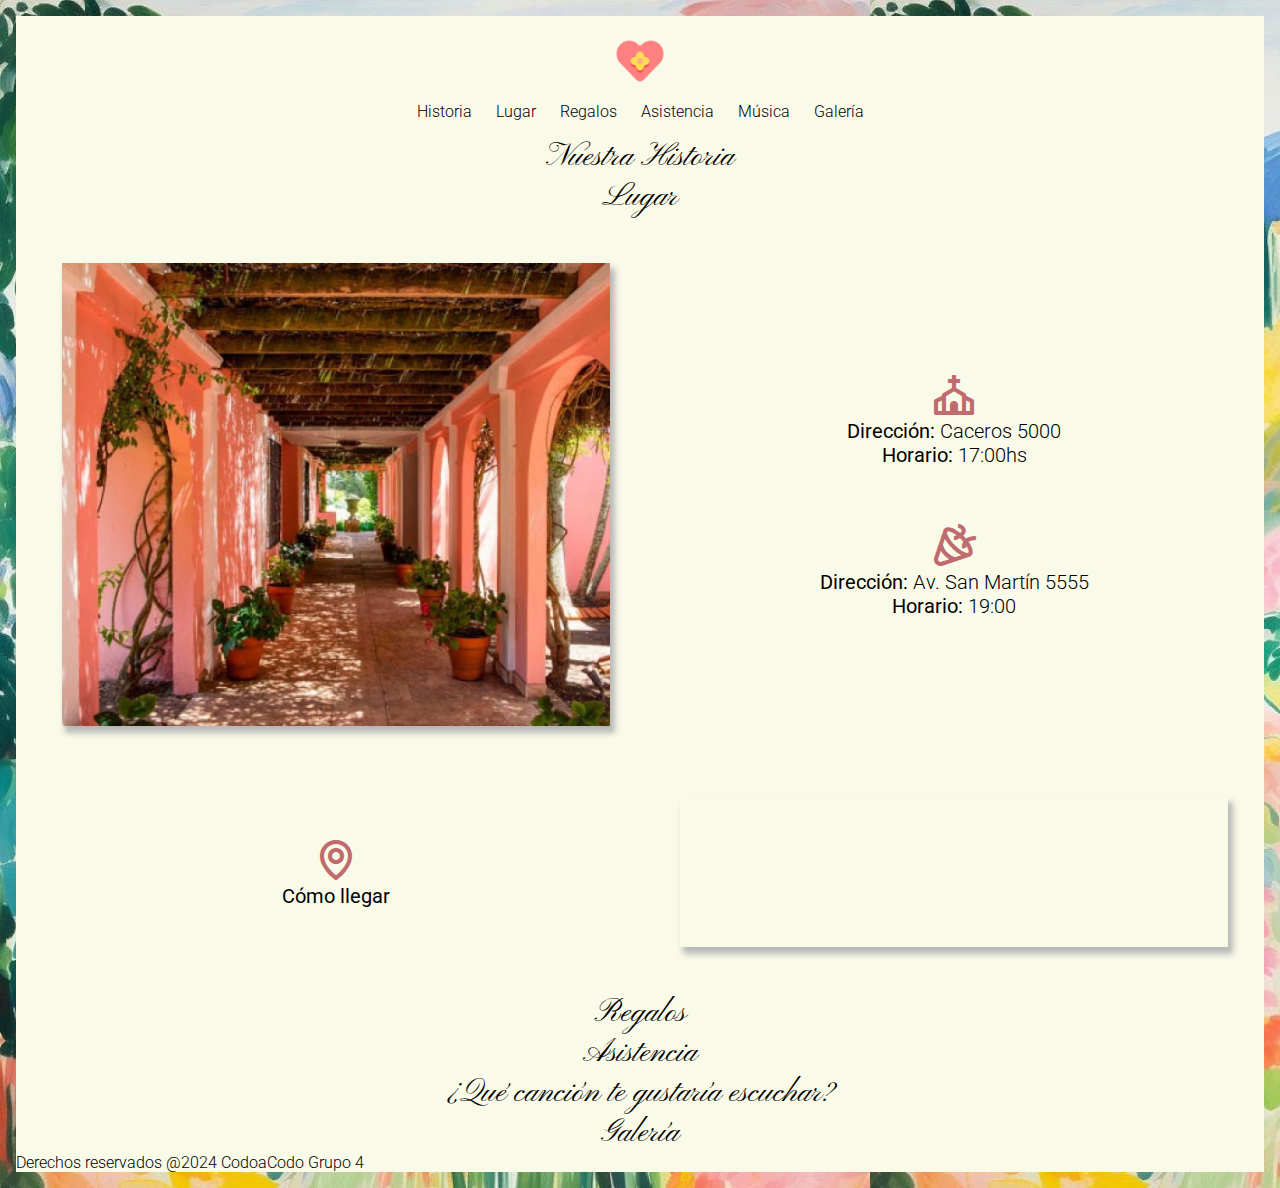
==== index.html @ ca1c8bfa "cambios en iconos y contenido lugar" ====
<!DOCTYPE html>
<html lang="es">
<head>
    <meta charset="UTF-8">
    <meta name="viewport" content="width=device-width, initial-scale=1.0">
    <link rel="stylesheet" href="./css/style.css">

    <link href='https://unpkg.com/boxicons@2.1.4/css/boxicons.min.css' rel='stylesheet'>
    <title>Invitacion</title>
</head>
<body>
    <header>
        <img src="./img/amor.png" alt="" class="logo">
        <ul class="Navbar">
            <li><a href="">Historia</a></li>
            <li><a href="">Lugar</a></li>
            <li><a href="">Regalos</a></li>
            <li><a href="">Asistencia</a></li>
            <li><a href="">Música</a></li>
            <li><a href="">Galería</a></li>
        </ul>
    </header>

    <main>
        <section>
            <h1>Nuestra Historia</h1>
            <div>

            </div>

        </section>

        <section>
            <h1>Lugar</h1>
                <div class="contenido-lugar">
                    <div>
                        <img src="img/image0 1.png" alt="foto del lugar de la fiesta">
                    </div>
    
                    <div>
                        <div>
                            <i class='bx bx-church bx-lg'></i>
                            <p></i><b>Dirección:</b> Caceros 5000</p>
                            <p><b>Horario:</b> 17:00hs</p>
                        </div>
                        <div>
                            <i class='bx bx-party bx-lg' ></i>
                            <p><b>Dirección:</b> Av. San Martín 5555</p>
                            <p><b>Horario:</b> 19:00</p>
                        </div>
                        
                    </div>
    
                    <div>
                        <i class='bx bx-map bx-lg' ></i>
                        <p><b>Cómo llegar</b></p>
                    </div>
                    <div>
                        <iframe class="mapa" src="https://www.google.com/maps/embed?pb=!1m18!1m12!1m3!1d107134.25572207307!2d-68.90756489731325!3d-32.952448504944165!2m3!1f0!2f0!3f0!3m2!1i1024!2i768!4f13.1!3m3!1m2!1s0x967e72b85971342b%3A0xbbbd1aeba7b67a88!2sLuna%20India!5e0!3m2!1ses-419!2sar!4v1712935383788!5m2!1ses-419!2sar" allowfullscreen="" loading="lazy" referrerpolicy="no-referrer-when-downgrade"></iframe>

                    </div>
                    

                </div>
           
                
        
            
        </section>

        <section>
            <h1>Regalos</h1>
        </section>

        <section>
            <h1>Asistencia</h1>
        </section>

        <section>
            <h1>¿Qué canción te gustaría escuchar?</h1>
        </section>

        <section>
            <h1>Galería</h1>
        </section>

    </main>

    <footer>
        
        <p>Derechos reservados @2024 CodoaCodo Grupo 4</p>

    </footer>




    <script src="./js/index.js"></script>
</body>
</html>
---- css/style.css ----
@import url('https://fonts.googleapis.com/css2?family=Pinyon+Script&display=swap');
@import url('https://fonts.googleapis.com/css2?family=Pinyon+Script&family=Roboto:ital,wght@0,100;0,300;0,400;0,500;0,700;0,900;1,100;1,300;1,400;1,500;1,700;1,900&display=swap');

* {
    margin: 0;
    padding: 0;
    box-sizing: border-box;
    --primer-color: #FAFAE9;
    --segundo-color: #ffff8c;
    --tercer-color: #C06C6E;
    --cuarto-color: #FFE3E0;     
}


body {
    background-image: url(../img/image2\ 1.png);
    margin:1rem;
    margin: 1rem;
    font-family: "Roboto", sans-serif;
    font-weight: 300;
}

header, footer, main {
    display: grid;
    background-color:var(--primer-color);
    
}
.logo {
    width: 50px; 
    height: auto;
    margin: 20px auto 0 auto; 
}

.Navbar {
    list-style-type: none;
    text-align: center;
    margin-top: 1rem;
    margin-bottom: 1rem;
}

.Navbar li {
    display: inline;
    margin: 0 10px; 
    font-family:"Roboto";
}
.Navbar li a {
    text-decoration: none;
    color: inherit;
    transition: color 0.3s; 
}
.Navbar li a:hover {
    color: var(--tercer-color);
    text-decoration: underline;
}
h1{
    font-family: "Pinyon Script", cursive;
    font-weight: 200;
    display: flex;
    justify-content: center;
}

i{
    color: var(--tercer-color) ;
}
/* Lugar */
.contenido-lugar{
    display: grid;
    grid-template-columns: repeat(2,50%);
    gap: 10px;
    padding: 1em;
}

.contenido-lugar img{
    width: 100%;
    box-shadow: 4px 6px 6px 1px rgba(184,184,184,1);
}

.contenido-lugar div {
    display: flex;
    flex-direction: column;
    justify-content: center;
    align-items: center;
    padding: 5%;
    font-size: 20px;
}


.mapa{
    width: 100%;
    border: 0;
    box-shadow: 4px 6px 6px 1px rgba(184,184,184,1);
}
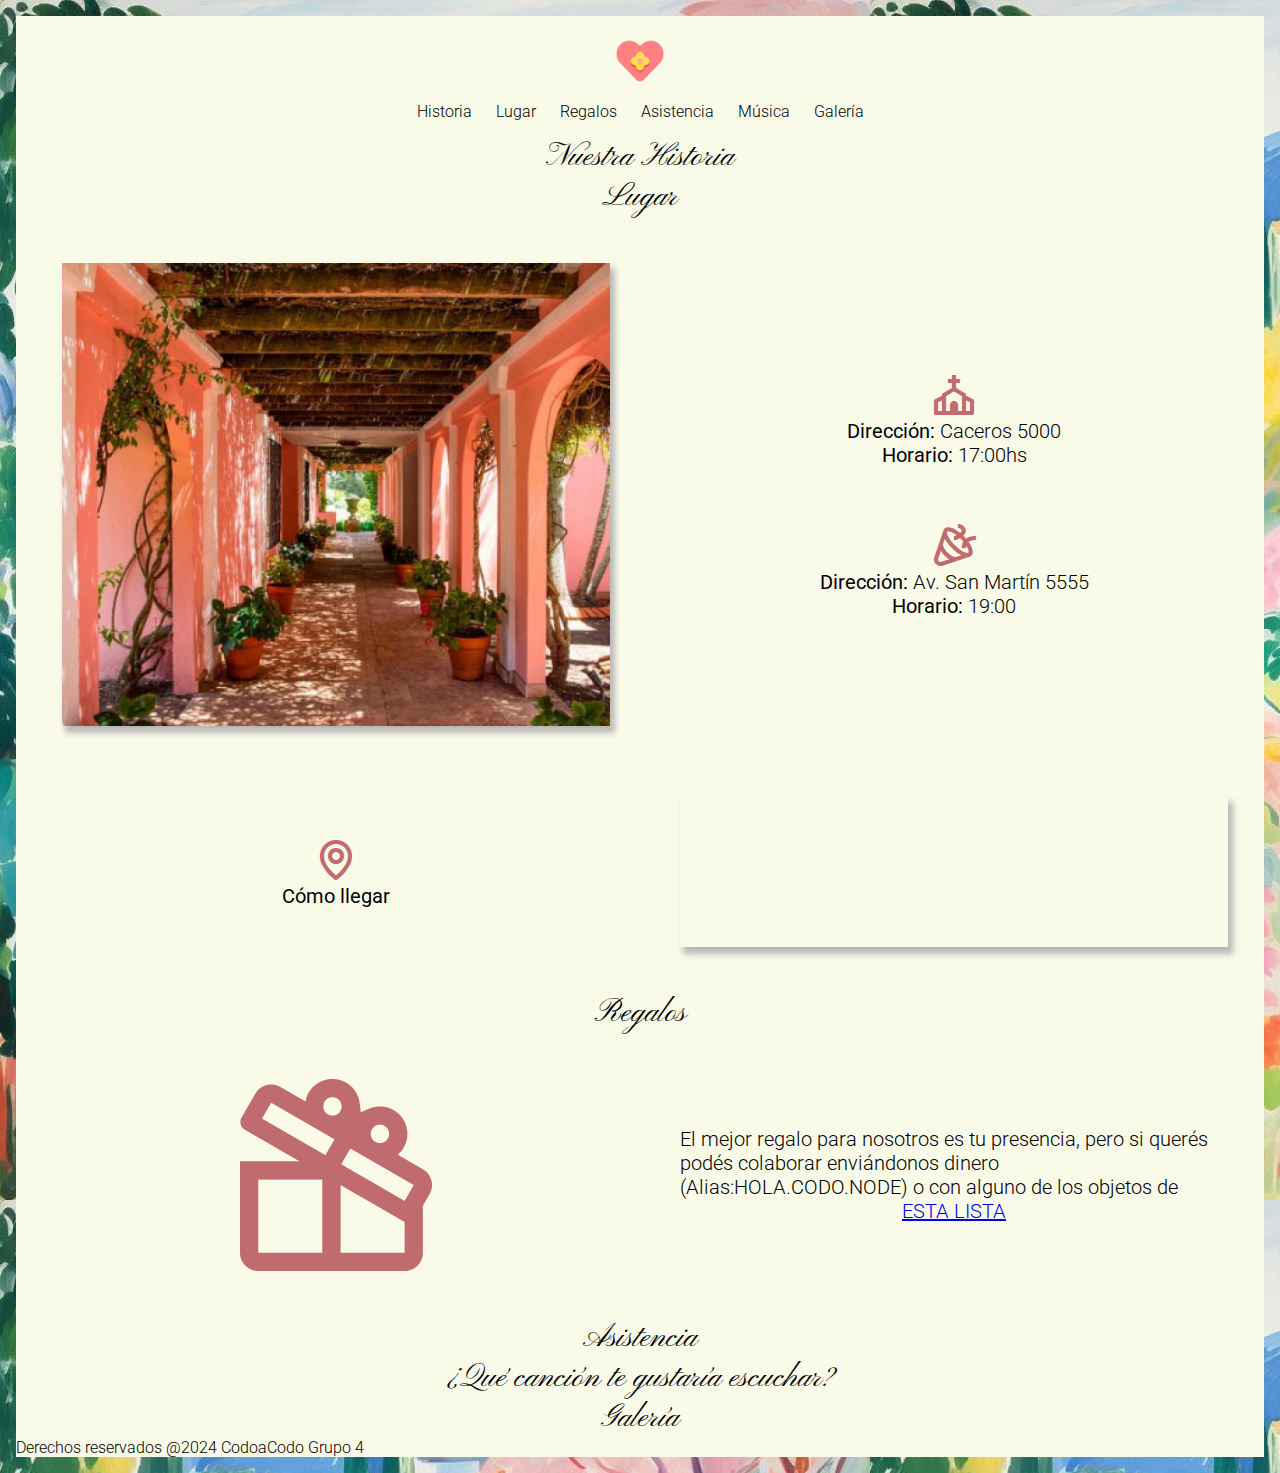
==== commit 7495caa9: "agrego sección regalos" ====
--- a/index.html
+++ b/index.html
@@ -32,7 +32,7 @@
 
         <section>
             <h1>Lugar</h1>
-                <div class="contenido-lugar">
+                <div class="contenido contenido-lugar">
                     <div>
                         <img src="img/image0 1.png" alt="foto del lugar de la fiesta">
                     </div>
@@ -61,15 +61,20 @@
                     </div>
                     
 
-                </div>
-           
-                
-        
-            
+                </div>            
         </section>
 
         <section>
             <h1>Regalos</h1>
+            <div class="contenido contenido-regalos">
+                <div>
+                    <img src="img/Vector.png" alt="regalo">
+                </div>
+                <div>
+                    <p>El mejor regalo para nosotros es tu presencia, pero si querés podés colaborar enviándonos dinero (Alias:HOLA.CODO.NODE) o con alguno de los objetos de</p><a href="#">ESTA LISTA</a>
+                </div>
+
+            </div>
         </section>
 
         <section>
--- a/css/style.css
+++ b/css/style.css
@@ -62,20 +62,15 @@
 i{
     color: var(--tercer-color) ;
 }
-/* Lugar */
-.contenido-lugar{
+/* general contenido lugar y regalos */
+.contenido {
     display: grid;
     grid-template-columns: repeat(2,50%);
     gap: 10px;
     padding: 1em;
 }
 
-.contenido-lugar img{
-    width: 100%;
-    box-shadow: 4px 6px 6px 1px rgba(184,184,184,1);
-}
-
-.contenido-lugar div {
+.contenido div {
     display: flex;
     flex-direction: column;
     justify-content: center;
@@ -84,9 +79,20 @@
     font-size: 20px;
 }
 
+/* Lugar */
+
+.contenido-lugar img{
+    width: 100%;
+    box-shadow: 4px 6px 6px 1px rgba(184,184,184,1);
+}
 
 .mapa{
     width: 100%;
     border: 0;
     box-shadow: 4px 6px 6px 1px rgba(184,184,184,1);
-}+}
+
+/* Regalos */
+.contenido-regalos img{
+    
+}
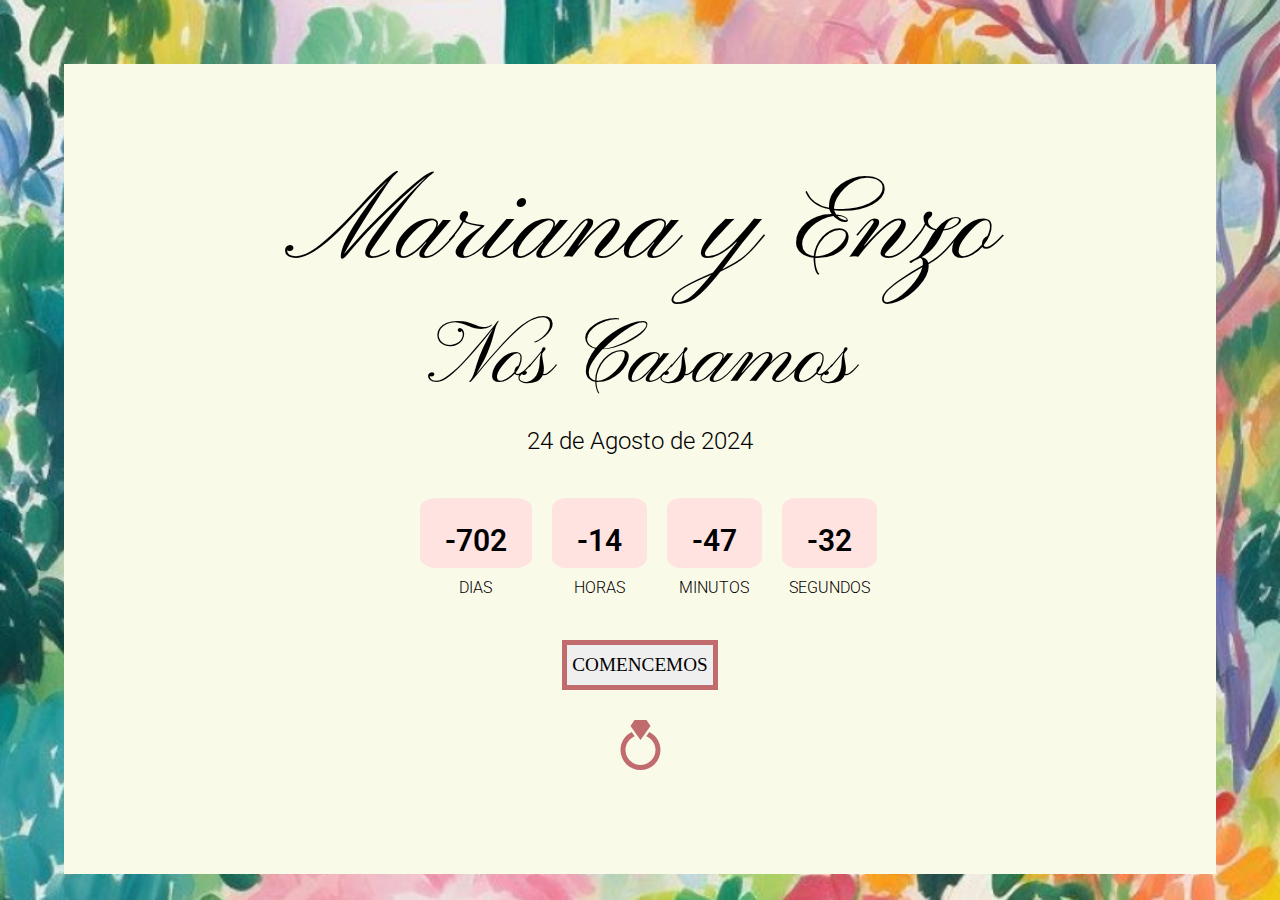
==== commit deb46a3a: "galeria y margen" ====
--- a/index.html
+++ b/index.html
@@ -4,14 +4,43 @@
     <meta charset="UTF-8">
     <meta name="viewport" content="width=device-width, initial-scale=1.0">
     <link rel="stylesheet" href="./css/style.css">
-
     <link href='https://unpkg.com/boxicons@2.1.4/css/boxicons.min.css' rel='stylesheet'>
     <title>Invitacion</title>
 </head>
 <body>
+    <section class="inicio" id="inicio">
+        <div class="contenedorClaro">
+            <h1 class="nombres">Mariana y Enzo</h1>
+            <h1 class="tituloInicio">Nos Casamos</h1>
+            <h2 class="fechaManual">24 de Agosto de 2024</h2>
+            <div class="contador" id="clock">
+                <div>
+                    <p class="numContador" id="dias">99</p>
+                    <span>DIAS</span>
+                </div>
+                <div>
+                    <p class="numContador" id="horas">23</p>
+                    <span>HORAS</span>
+                </div>
+                <div>
+                    <p class="numContador" id="minutos">12</p>
+                    <span>MINUTOS</span>
+                </div>
+                <div>
+                    <p class="numContador" id="segundos">12</p>
+                    <span>SEGUNDOS</span>
+                </div>
+            </div>
+            <button class="btnEntrar" id="btnEntrar">COMENCEMOS</button>
+            <div>
+                <img class="anillo" src="./img/VectorRing.svg" alt="anillo">
+            </div>
+            
+        </div>
+    </section>
     <header>
-        <img src="./img/amor.png" alt="" class="logo">
-        <ul class="Navbar">
+        <ul class="Navbar"> 
+            <img src="./img/amor.png" alt="" class="logo">
             <li><a href="">Historia</a></li>
             <li><a href="">Lugar</a></li>
             <li><a href="">Regalos</a></li>
@@ -32,49 +61,10 @@
 
         <section>
             <h1>Lugar</h1>
-                <div class="contenido contenido-lugar">
-                    <div>
-                        <img src="img/image0 1.png" alt="foto del lugar de la fiesta">
-                    </div>
-    
-                    <div>
-                        <div>
-                            <i class='bx bx-church bx-lg'></i>
-                            <p></i><b>Dirección:</b> Caceros 5000</p>
-                            <p><b>Horario:</b> 17:00hs</p>
-                        </div>
-                        <div>
-                            <i class='bx bx-party bx-lg' ></i>
-                            <p><b>Dirección:</b> Av. San Martín 5555</p>
-                            <p><b>Horario:</b> 19:00</p>
-                        </div>
-                        
-                    </div>
-    
-                    <div>
-                        <i class='bx bx-map bx-lg' ></i>
-                        <p><b>Cómo llegar</b></p>
-                    </div>
-                    <div>
-                        <iframe class="mapa" src="https://www.google.com/maps/embed?pb=!1m18!1m12!1m3!1d107134.25572207307!2d-68.90756489731325!3d-32.952448504944165!2m3!1f0!2f0!3f0!3m2!1i1024!2i768!4f13.1!3m3!1m2!1s0x967e72b85971342b%3A0xbbbd1aeba7b67a88!2sLuna%20India!5e0!3m2!1ses-419!2sar!4v1712935383788!5m2!1ses-419!2sar" allowfullscreen="" loading="lazy" referrerpolicy="no-referrer-when-downgrade"></iframe>
-
-                    </div>
-                    
-
-                </div>            
         </section>
 
         <section>
             <h1>Regalos</h1>
-            <div class="contenido contenido-regalos">
-                <div>
-                    <img src="img/Vector.png" alt="regalo">
-                </div>
-                <div>
-                    <p>El mejor regalo para nosotros es tu presencia, pero si querés podés colaborar enviándonos dinero (Alias:HOLA.CODO.NODE) o con alguno de los objetos de</p><a href="#">ESTA LISTA</a>
-                </div>
-
-            </div>
         </section>
 
         <section>
@@ -87,6 +77,18 @@
 
         <section>
             <h1>Galería</h1>
+            <div class="grid-container">
+                <div class="grid-item"><img src="https://www.stevegroganphotography.com/wp-content/uploads/2018/07/Victoria-Warehouse-Wedding-Photography.jpg" alt="Imagen 1"></div>
+                <div class="grid-item"><img src="https://www.stevegroganphotography.com/wp-content/uploads/2017/12/Steve-Grogan-Photography-Best-of-2017-44.jpg" alt="Imagen 2"></div>
+                <div class="grid-item"><img src="https://www.stevegroganphotography.com/wp-content/uploads/2017/12/Steve-Grogan-Photography-Best-of-2017-37.jpg" alt="Imagen 3"></div>
+                <div class="grid-item"><img src="https://www.stevegroganphotography.com/wp-content/uploads/2016/08/Manchester-Wedding-Photography.jpg" alt="Imagen 4"></div>
+                <div class="grid-item"><img src="https://www.stevegroganphotography.com/wp-content/uploads/2018/11/Tuscany-Wedding-Photography-2.jpg" alt="Imagen 5"></div>
+                <div class="grid-item"><img src="https://www.stevegroganphotography.com/wp-content/uploads/2017/07/Hambledon-House-Wedding-Surrey-57.jpg" alt="Imagen 6"></div>
+                <div class="grid-item"><img src="https://2.bp.blogspot.com/-Ug8MMV6ngV4/WSw6AD6drtI/AAAAAAAAF8Y/94SHNVflaLgPzCA8qabYHuav3I7PJ_mtQCLcB/s1600/454-groom-crying-at-wedding-ceremony.jpg" alt="Imagen 6"></div>
+                <div class="grid-item"><img src="https://images.squarespace-cdn.com/content/53ca0941e4b09aa5f73e3191/1474498488692-FTZ9H5P2GS5VMQ19W9LI/Flashmob+Dorset+Wedding+Photographer.jpg?format=1500w&content-type=image%2Fjpeg" alt="Imagen 6"></div>
+                <div class="grid-item"><img src="https://madanirings.com/images/user/c85ae1612196831b4b1f5225ca091222.jpg" alt="Imagen 6"></div>
+                <div class="grid-item"><img src="https://imgv3.fotor.com/images/homepage-feature-card/upload-image_2023-04-11-023334_kxuh.jpg" alt="Imagen 6"></div>
+            </div> 
         </section>
 
     </main>
--- a/css/style.css
+++ b/css/style.css
@@ -14,19 +14,97 @@
 
 body {
     background-image: url(../img/image2\ 1.png);
-    margin:1rem;
-    margin: 1rem;
+    font-family: "Roboto", sans-serif;
+    font-weight: 300;
+    background-size: cover;
+    margin-right: 3rem;
+    margin-left: 3rem;
+    
+}
+/* Pagina de incio con boton para entrar al resto de la pagina */
+.inicio{
+    position: absolute;
+    inset: 0;
+    background-image: url(../img/image2\ 1.png);
+    height: 100vh;
+    background-position: center;
+    text-align: center;
+    align-content: center;
+    background-size: cover;
+    top: 0;
+}
+.contenedorClaro{
+    background-color: var(--primer-color);
+    margin: 4rem;
+    height: 90vh;
+    align-content: center;
+}
+.nombres{
+    font-size: 120px;
+}
+
+.tituloInicio{
+    font-size: 90px;
+}
+
+.fechaManual{
+    font-family: "Roboto", sans-serif;
+    font-weight: 300;
+    margin: 10px;
+}
+
+.btnEntrar{
+    margin: 20px;
+    width: fit-content;
+    height: 50px;
+    padding: 0 5px;
+    border: 5px solid var(--tercer-color);
+    font-size: 120%;
+    cursor: pointer;
+    font-family: 'Times New Roman', Times, serif;
+}
+
+.anillo{
+    margin: 10px;
+    width: 45px;
+    height: 50px;
+}
+
+/* Contador */
+
+.contador{
+    display: flex;
+    justify-content: space-around;
+    width: 40%;
+    margin: 0 auto;
+    padding: 2% 0;
+}
+
+.numContador{
+    font-family: "Roboto", sans-serif;
+    font-weight: 600;
+    font-size: 30px;
+    background-color: var(--cuarto-color);
+    height: 70px;
+    align-content: center;
+    margin: 10px;
+    padding: 25px;
+    border-radius: 15%;
+}
+
+span{
     font-family: "Roboto", sans-serif;
     font-weight: 300;
 }
 
+
 header, footer, main {
-    display: grid;
     background-color:var(--primer-color);
     
 }
+/*Navbar*/
 .logo {
-    width: 50px; 
+    width: 20px; 
     height: auto;
     margin: 20px auto 0 auto; 
 }
@@ -59,40 +137,29 @@
     justify-content: center;
 }
 
-i{
-    color: var(--tercer-color) ;
-}
-/* general contenido lugar y regalos */
-.contenido {
+/*Galeria*/
+.grid-container {
     display: grid;
-    grid-template-columns: repeat(2,50%);
-    gap: 10px;
-    padding: 1em;
+    grid-template-columns: repeat(auto-fill, minmax(250px, 1fr));
+    grid-gap: 10px;
 }
 
-.contenido div {
-    display: flex;
-    flex-direction: column;
-    justify-content: center;
-    align-items: center;
-    padding: 5%;
-    font-size: 20px;
+.grid-item {
+    overflow: hidden;
 }
 
-/* Lugar */
+.grid-item img {
+    width: 100%;
+    height: auto;
+}
+<<<<<<< HEAD
 
-.contenido-lugar img{
-    width: 100%;
-    box-shadow: 4px 6px 6px 1px rgba(184,184,184,1);
+a{
+    text-decoration: none;
 }
 
-.mapa{
-    width: 100%;
-    border: 0;
-    box-shadow: 4px 6px 6px 1px rgba(184,184,184,1);
+i{
+    color: var(--tercer-color);
 }
-
-/* Regalos */
-.contenido-regalos img{
-    
-}
+=======
+>>>>>>> 4d8cb6a46b858b5a54e514720e609b974a4d309c
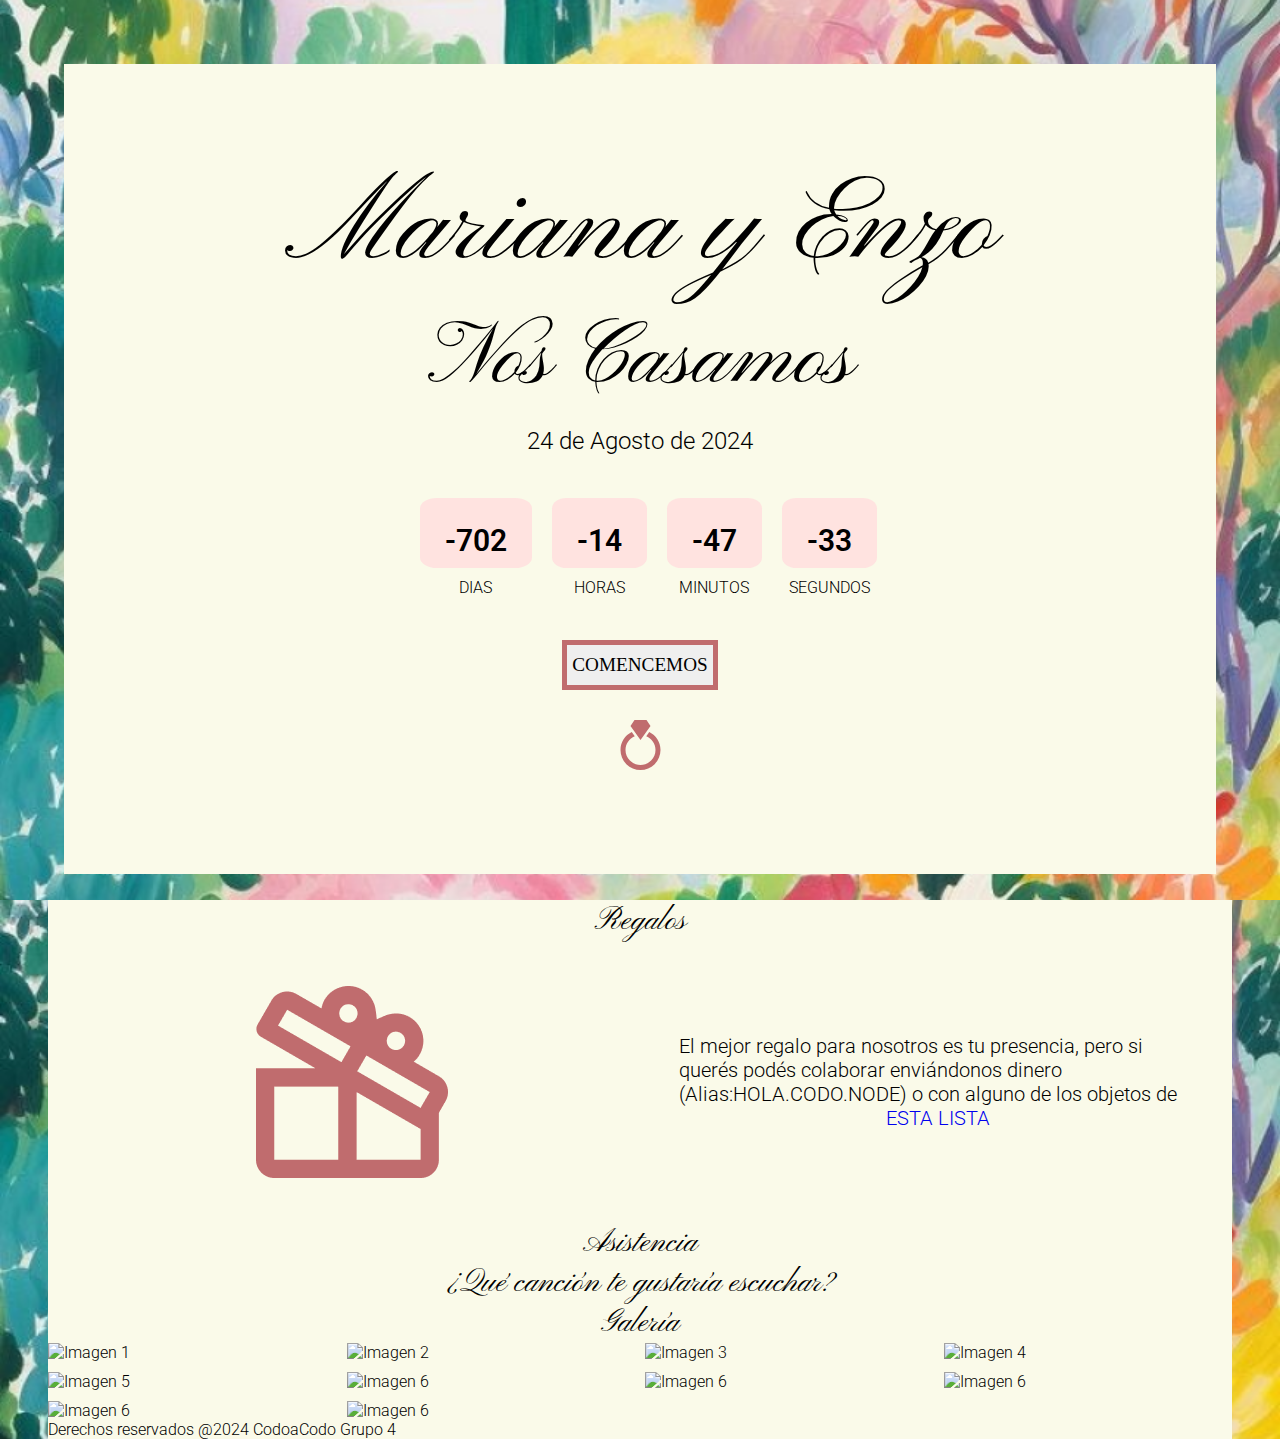
==== commit fc4fea3d: "Merge branch 'master' into Lugar" ====
--- a/index.html
+++ b/index.html
@@ -61,10 +61,49 @@
 
         <section>
             <h1>Lugar</h1>
+                <div class="contenido contenido-lugar">
+                    <div>
+                        <img src="img/image0 1.png" alt="foto del lugar de la fiesta">
+                    </div>
+    
+                    <div>
+                        <div>
+                            <i class='bx bx-church bx-lg'></i>
+                            <p></i><b>Dirección:</b> Caceros 5000</p>
+                            <p><b>Horario:</b> 17:00hs</p>
+                        </div>
+                        <div>
+                            <i class='bx bx-party bx-lg' ></i>
+                            <p><b>Dirección:</b> Av. San Martín 5555</p>
+                            <p><b>Horario:</b> 19:00</p>
+                        </div>
+                        
+                    </div>
+    
+                    <div>
+                        <i class='bx bx-map bx-lg' ></i>
+                        <p><b>Cómo llegar</b></p>
+                    </div>
+                    <div>
+                        <iframe class="mapa" src="https://www.google.com/maps/embed?pb=!1m18!1m12!1m3!1d107134.25572207307!2d-68.90756489731325!3d-32.952448504944165!2m3!1f0!2f0!3f0!3m2!1i1024!2i768!4f13.1!3m3!1m2!1s0x967e72b85971342b%3A0xbbbd1aeba7b67a88!2sLuna%20India!5e0!3m2!1ses-419!2sar!4v1712935383788!5m2!1ses-419!2sar" allowfullscreen="" loading="lazy" referrerpolicy="no-referrer-when-downgrade"></iframe>
+
+                    </div>
+                    
+
+                </div>            
         </section>
 
         <section>
             <h1>Regalos</h1>
+            <div class="contenido contenido-regalos">
+                <div>
+                    <img src="img/Vector.png" alt="regalo">
+                </div>
+                <div>
+                    <p>El mejor regalo para nosotros es tu presencia, pero si querés podés colaborar enviándonos dinero (Alias:HOLA.CODO.NODE) o con alguno de los objetos de</p><a href="#">ESTA LISTA</a>
+                </div>
+
+            </div>
         </section>
 
         <section>
--- a/css/style.css
+++ b/css/style.css
@@ -102,7 +102,10 @@
     background-color:var(--primer-color);
     
 }
+
+
 /*Navbar*/
+
 .logo {
     width: 20px; 
     height: auto;
@@ -137,7 +140,43 @@
     justify-content: center;
 }
 
-/*Galeria*/
+/* Lugar */
+
+i{
+    color: var(--tercer-color) ;
+}
+/* general contenido lugar y regalos */
+.contenido {
+    display: grid;
+    grid-template-columns: repeat(2,50%);
+    gap: 10px;
+    padding: 1em;
+}
+
+.contenido div {
+    display: flex;
+    flex-direction: column;
+    justify-content: center;
+    align-items: center;
+    padding: 5%;
+    font-size: 20px;
+}
+
+/* Lugar */
+
+.contenido-lugar img{
+    width: 100%;
+    box-shadow: 4px 6px 6px 1px rgba(184,184,184,1);
+}
+
+.mapa{
+    width: 100%;
+    border: 0;
+    box-shadow: 4px 6px 6px 1px rgba(184,184,184,1);
+}
+
+
+/* Galeria */
 .grid-container {
     display: grid;
     grid-template-columns: repeat(auto-fill, minmax(250px, 1fr));
@@ -152,7 +191,8 @@
     width: 100%;
     height: auto;
 }
-<<<<<<< HEAD
+
+/* HEAD */
 
 a{
     text-decoration: none;
@@ -160,6 +200,4 @@
 
 i{
     color: var(--tercer-color);
-}
-=======
->>>>>>> 4d8cb6a46b858b5a54e514720e609b974a4d309c
+}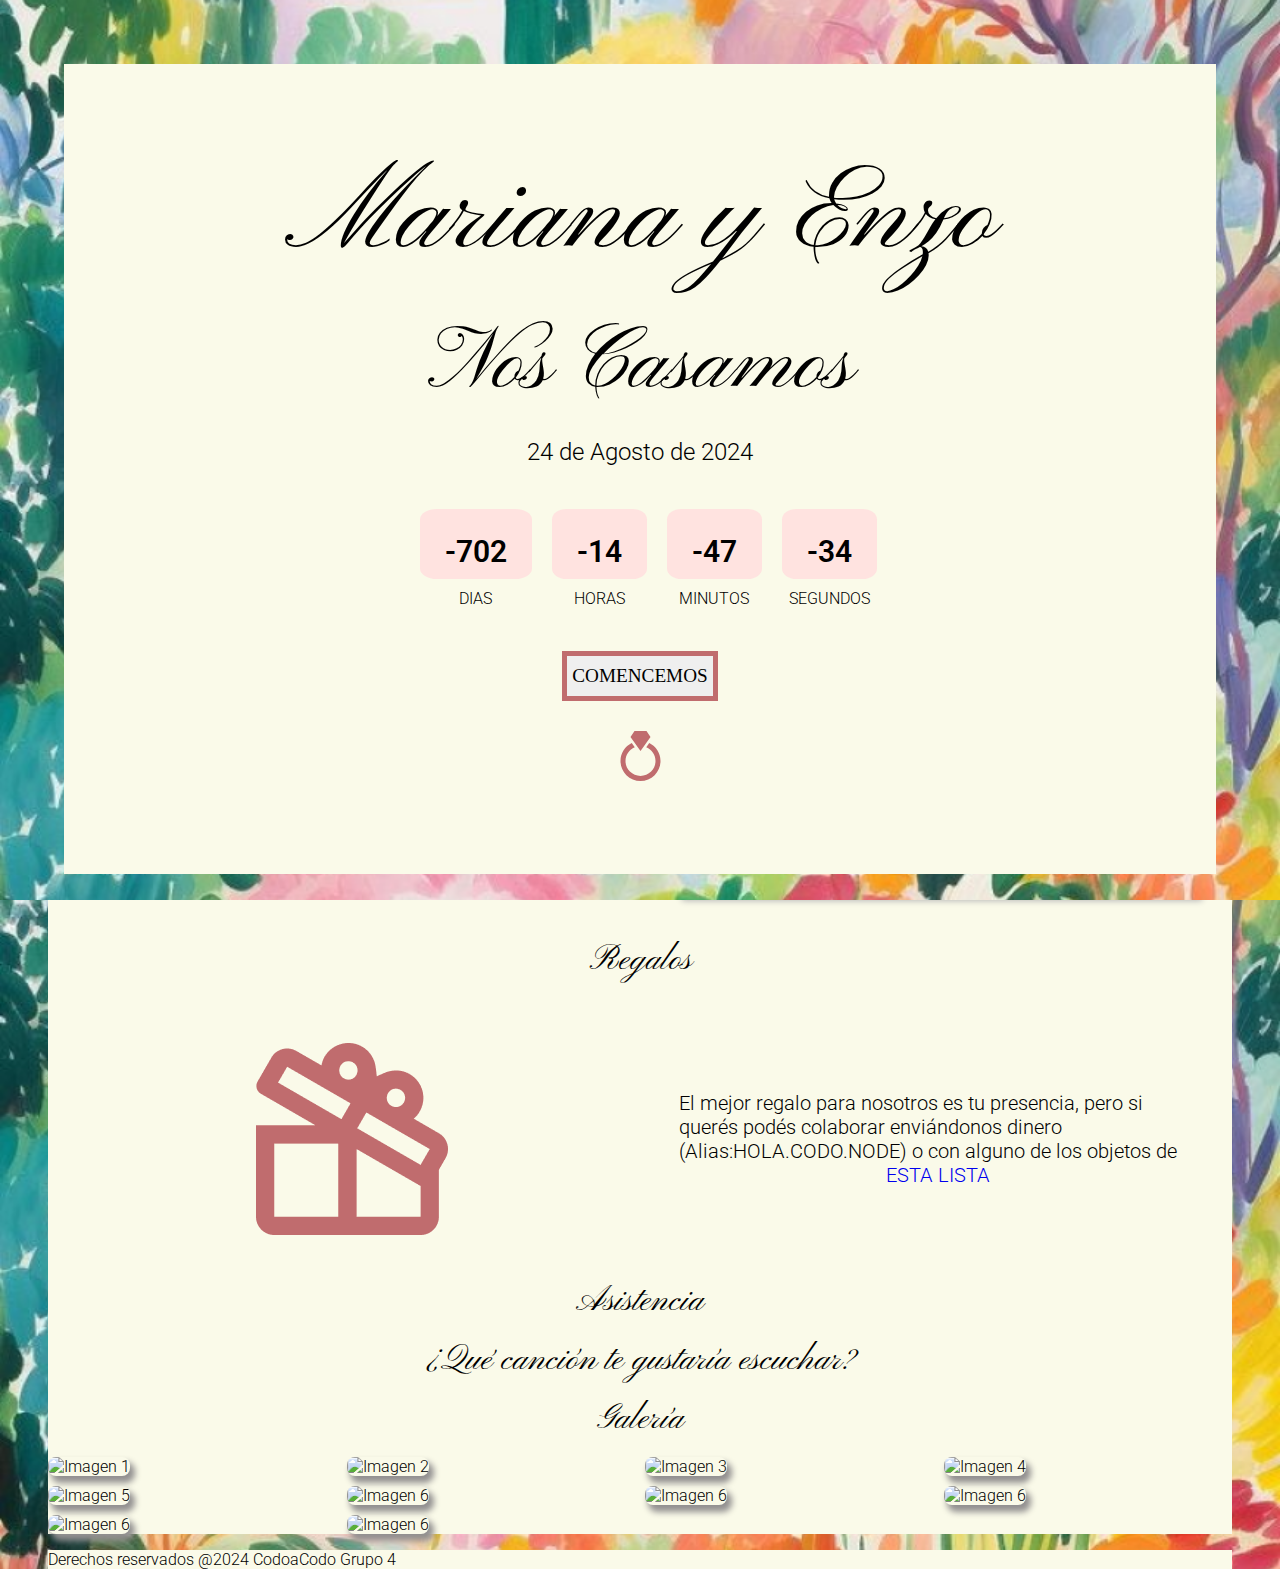
==== commit 2b22dd6f: "Vinculación del index.html con form.html" ====
--- a/index.html
+++ b/index.html
@@ -44,7 +44,7 @@
             <li><a href="">Historia</a></li>
             <li><a href="">Lugar</a></li>
             <li><a href="">Regalos</a></li>
-            <li><a href="">Asistencia</a></li>
+            <li><a href="./pages/formulario.html">Asistencia</a></li>
             <li><a href="">Música</a></li>
             <li><a href="">Galería</a></li>
         </ul>
--- a/css/style.css
+++ b/css/style.css
@@ -134,10 +134,12 @@
     text-decoration: underline;
 }
 h1{
+    margin-bottom: 1rem;
     font-family: "Pinyon Script", cursive;
     font-weight: 200;
     display: flex;
     justify-content: center;
+    font-size: 35px;
 }
 
 /* Lugar */
@@ -181,15 +183,19 @@
     display: grid;
     grid-template-columns: repeat(auto-fill, minmax(250px, 1fr));
     grid-gap: 10px;
-}
-
-.grid-item {
-    overflow: hidden;
-}
+    margin-bottom: 1rem;
+}
+
 
 .grid-item img {
     width: 100%;
     height: auto;
+    transition: transform 0.3s ease;
+    box-shadow: 4px 6px 6px 1px rgb(146, 144, 144);
+    border-radius: 8px;
+}
+.grid-item:hover img {
+    transform: scale(1.2); 
 }
 
 /* HEAD */
@@ -200,4 +206,161 @@
 
 i{
     color: var(--tercer-color);
+}
+
+/*PROPIEDADES DEL FORMULARIO*/
+form {
+    display:flex;
+    flex-direction: column;
+    width: 75%;
+    margin: 0 10%;
+    gap: 1em 0;
+
+    .cuadro {
+        margin: 0% 15%;
+        padding: 0;
+        background-color: azure;
+        border-color: rgb(170, 45, 114);
+        border-style: groove solid ridge solid;
+        border-width: 1em 0.3em 0.2em 0.3em;
+        border-radius: 0.5em 0.75em 0 0;
+
+        h5 {
+            margin: 2% 0 5% 2%;
+            font-style: oblique;
+            color: rgb(61, 61, 61);
+        }
+        h4 {
+            padding: 2% 0 2% 5%;
+            background-color: #ada2c2;
+            border-bottom-style: solid;
+            border-color: grey;
+        }
+        h2{
+            background: linear-gradient(rgb(231, 147, 231), rgb(137, 137, 212));
+            padding: 5% 0;
+            border-bottom-style: ridge;
+            border-color: grey;
+        } 
+    }   
+        
+    .noscasamos{
+        background: linear-gradient(rgb(231, 201, 231), rgb(151, 186, 197));
+        padding: 5% 0;
+        font-size: x-large;
+    
+        & p{
+            margin: 2% 0;
+            font-weight: 400;
+        }
+        & h6{
+            color:rgb(192, 11, 35);
+             margin-top: 10%;
+        }
+    }
+    
+    .nombreyapellido {
+        margin: 2em 0;
+        padding: 0 10%;
+
+        & .nombre {
+            margin: 0;
+            padding: 2% 40% 2% 3%;
+        }
+    }
+
+    .asistencia {
+        margin: 2em 0;
+        padding: 0 10%;
+
+        & .form-asistencia{
+            margin: 3% 0;
+        }
+    }
+
+    .mail {
+        margin: 2em 0;
+        padding: 0 10%;
+
+        & .form-mail {
+            margin: 0 5% 0 0;
+            padding: 2% 40% 2% 3%;
+        }
+    }
+
+    .invitados {
+        margin: 2em 0;
+        padding: 0 10%;
+        
+        & .form-invitados{
+            width: 25%;
+            margin: 0 5% 0 0;
+            padding: 2% 0% 2% 3%;
+        }
+    }
+    
+    .alimentos{
+        margin: 2em 0;
+        padding: 0 10%;
+
+        .form-alimentos {
+            width: 25%;
+            margin: 0 5% 0 0;
+            padding: 2% 60% 2% 3%;
+        }
+        .observ-alimentos{
+            width: 100%;
+        }
+    }
+    .musica{
+        margin: 2em 0;
+        padding: 0 10%;
+
+        .observ-musica{
+            width: 100%;
+        }
+    }
+
+    .textocentrado {
+        text-align: center;
+    }
+
+    .texto-small{
+        font-size: small;
+    }
+
+
+    /*PROPIEDADES DE BOTONES*/
+
+    .cuadrobtn {
+        width: 100%;
+        margin: none;
+        display: flex;
+        flex-flow: row wrap;
+        justify-content: center;
+        margin-top: 2em;
+    }
+
+    .formbtn {
+        margin: 0.25em 0.75em;
+        padding: 0 2em ;
+        background-color: var(--tercer-color);
+        font-size: medium;
+        font-weight: 600;
+        border-color: #aa1b1d;
+        border-radius: 0.5em;
+        height: 3.5em;
+    }
+
+    .formbtn:hover {
+        background-color: rgb(158, 36, 52);
+        cursor: pointer;
+    }  
+
+    .menuprincipal{
+        width: 100%;
+        margin: 2em 0;
+        font-weight: 400;
+        color:#aa1b1d;
+    }
 }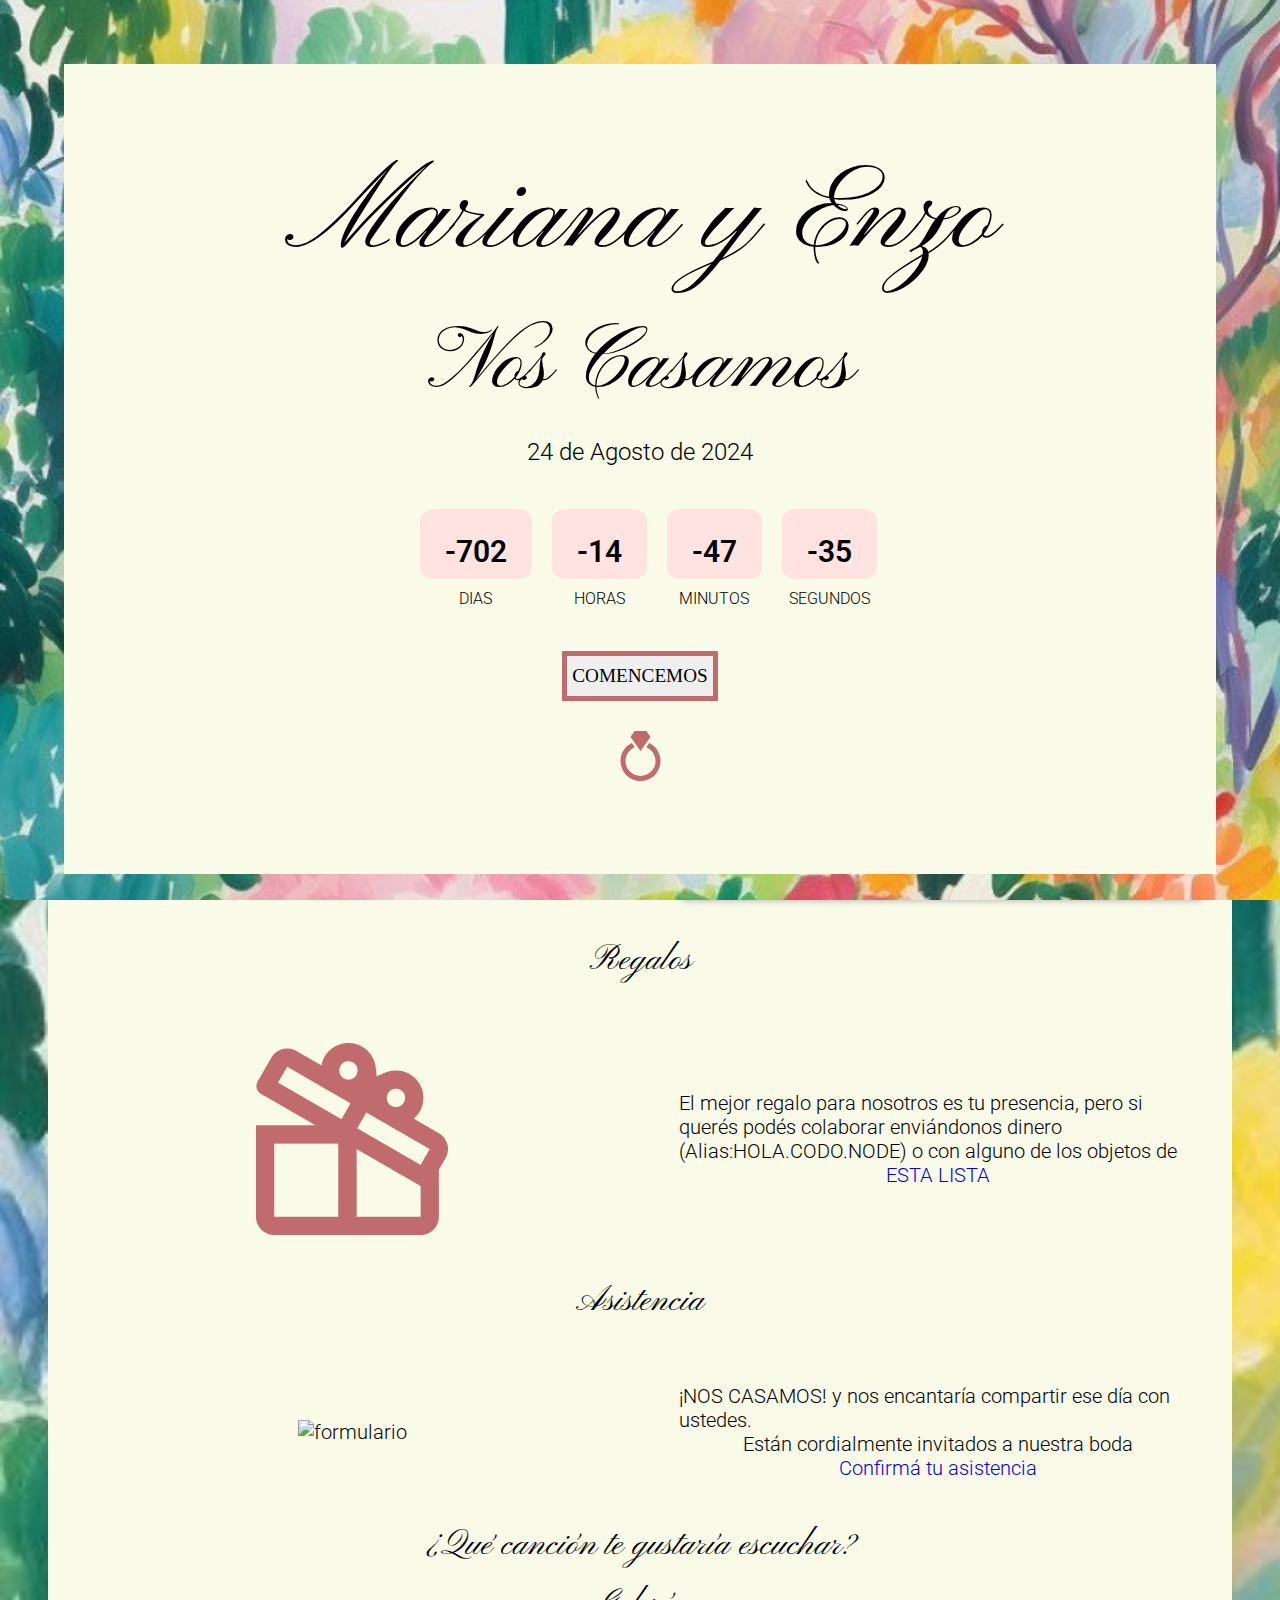
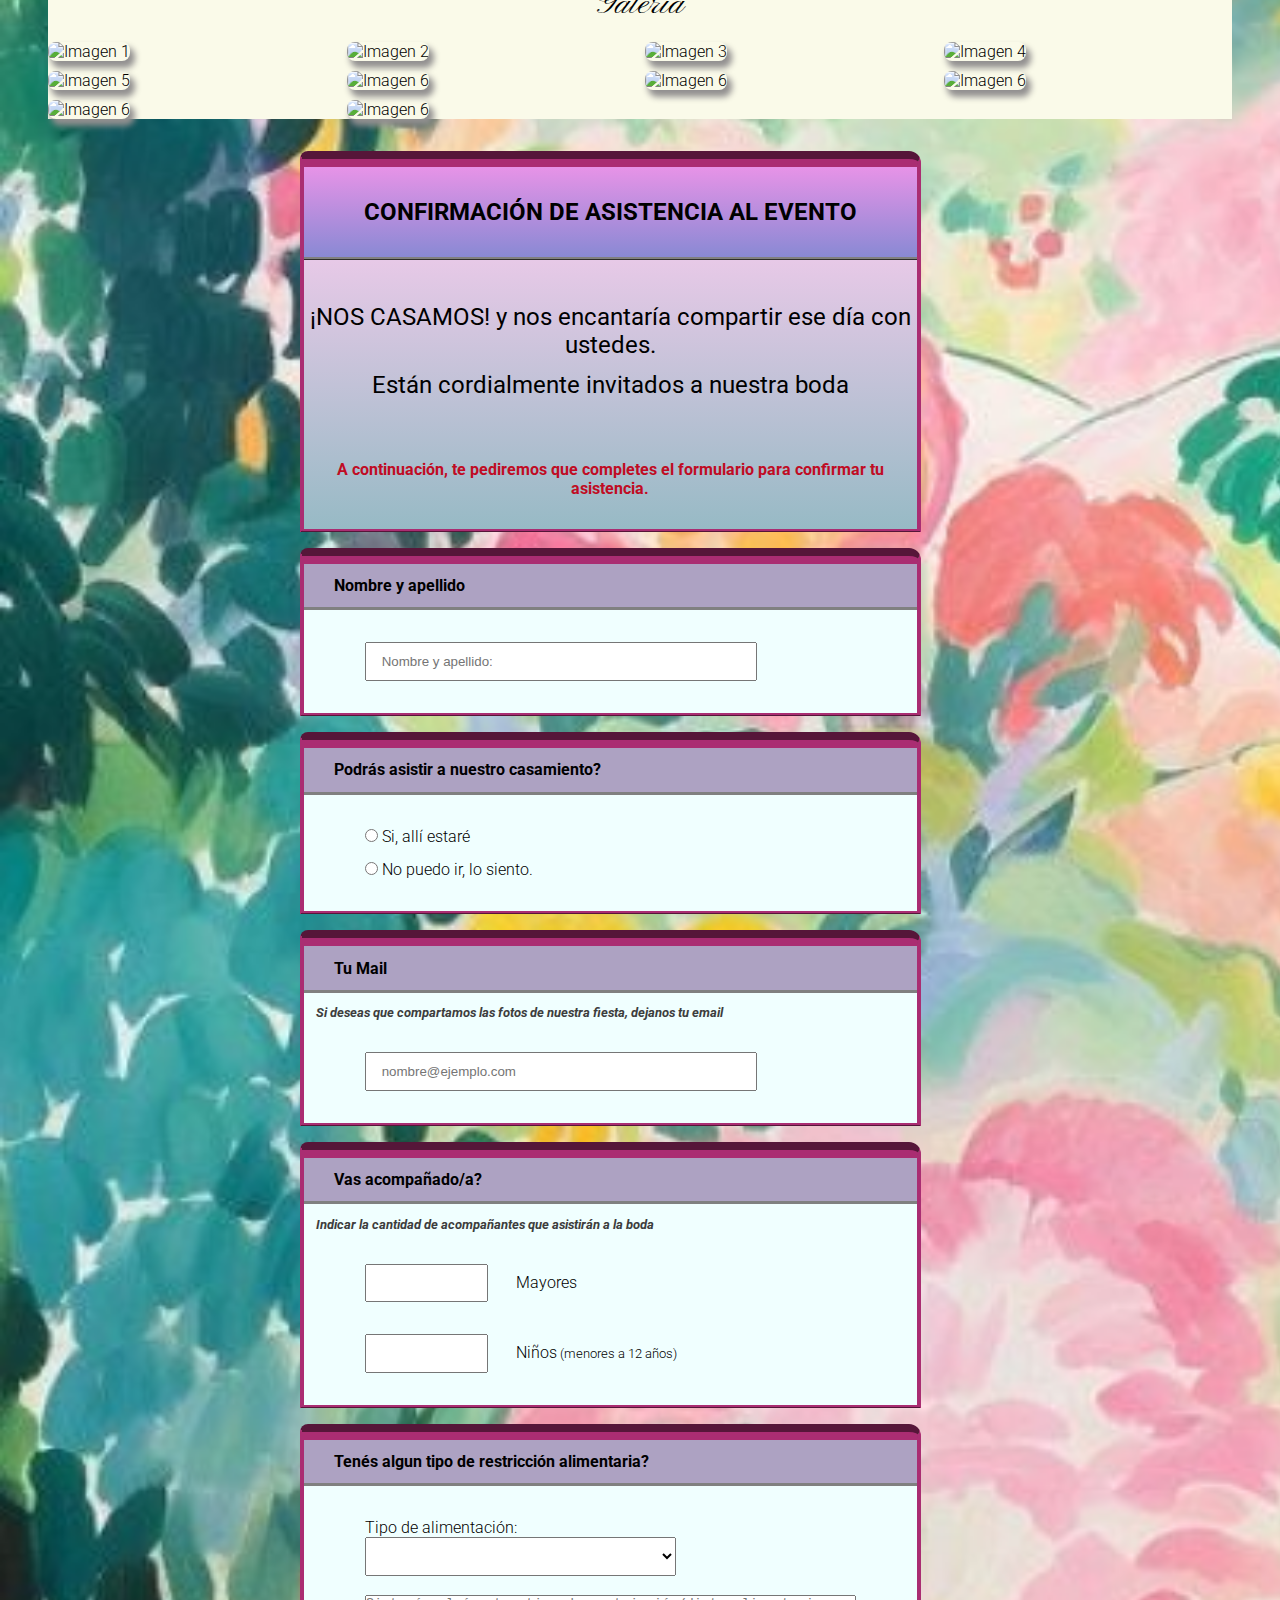
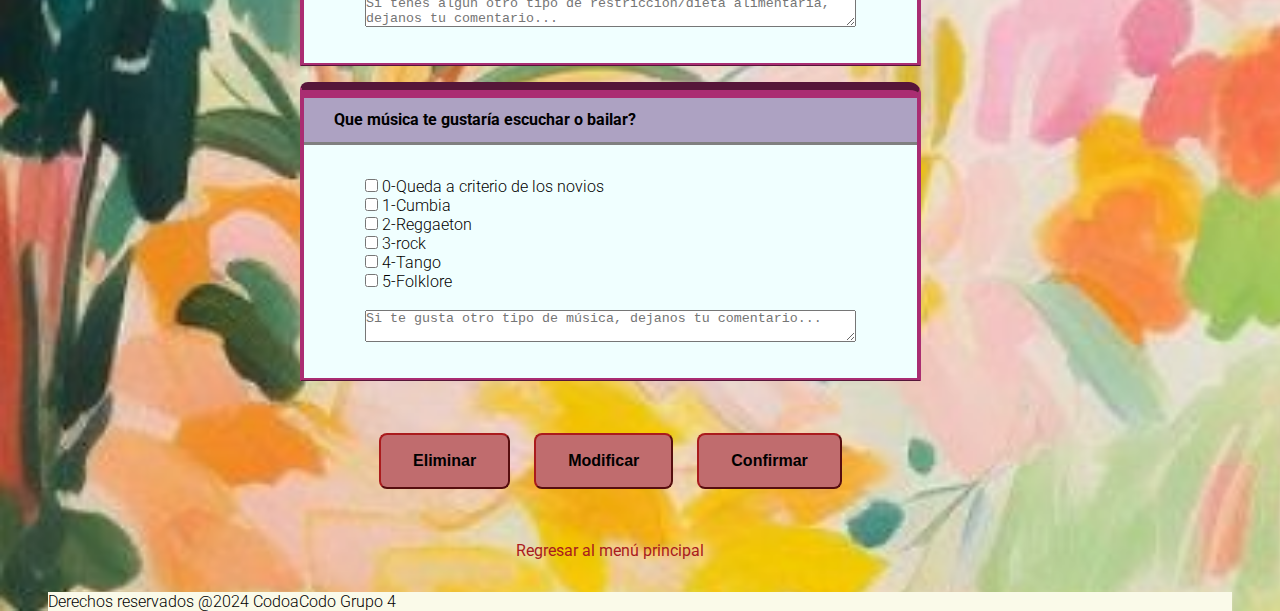
==== commit a79ed8b7: "Se agrega el formulario al index" ====
--- a/index.html
+++ b/index.html
@@ -9,6 +9,7 @@
 </head>
 <body>
     <section class="inicio" id="inicio">
+        <a name="inicio"></a>
         <div class="contenedorClaro">
             <h1 class="nombres">Mariana y Enzo</h1>
             <h1 class="tituloInicio">Nos Casamos</h1>
@@ -44,7 +45,7 @@
             <li><a href="">Historia</a></li>
             <li><a href="">Lugar</a></li>
             <li><a href="">Regalos</a></li>
-            <li><a href="./pages/formulario.html">Asistencia</a></li>
+            <li><a href=#asistencia>Asistencia</a></li>
             <li><a href="">Música</a></li>
             <li><a href="">Galería</a></li>
         </ul>
@@ -108,6 +109,17 @@
 
         <section>
             <h1>Asistencia</h1>
+            <div class="contenido">
+                <div>
+                    <img src="img/formulario.png" alt="formulario">
+                </div>
+                <div>
+                    <p>¡NOS CASAMOS! y nos encantaría compartir ese día con ustedes.</p>
+                    <p>Están cordialmente invitados a nuestra boda</p>
+                    <a href=#asistencia>Confirmá tu asistencia</a>
+
+                </div>
+            </div>
         </section>
 
         <section>
@@ -132,6 +144,118 @@
 
     </main>
 
+    <form action="" id="">
+        <a name="asistencia"></a>
+        <div class="cuadro textocentrado ">
+            <h2>CONFIRMACIÓN DE ASISTENCIA AL EVENTO</h2>
+            <div class="noscasamos">
+                <p>¡NOS CASAMOS! y nos encantaría compartir ese día con ustedes. </p>
+                <p>Están cordialmente invitados a nuestra boda</p>
+                <h6>A continuación, te pediremos que completes el formulario para confirmar tu asistencia.</h6>
+            </div>
+        </div>
+
+        <div class="cuadro">
+            <h4>Nombre y apellido</h4>
+            <div class="nombreyapellido">
+                <input type="text" class="nombre" placeholder="Nombre y apellido:" value="" name="nombre" id="nombre" aria-label="First name">
+            </div>
+        </div>
+       
+        <div class="cuadro">
+            <h4>Podrás asistir a nuestro casamiento?</h4>
+            <div class="asistencia">
+                <div class="form-asistencia">
+                    <input type="radio" id="" name="input-radio" value="asiste">
+                    <label for="">Si, allí estaré</label>
+                </div>
+                <div class="form-asistencia">
+                    <input type="radio" id="" name="input-radio" value="no asiste">
+                    <label for="">No puedo ir, lo siento.</label>
+                </div>
+            </div>
+        </div>
+
+        <div class="cuadro">
+            <h4>Tu Mail</h4>
+            <h5>Si deseas que compartamos las fotos de nuestra fiesta, dejanos tu email </h5>
+            <div class="mail">
+                <input type="email" class="form-mail" placeholder="nombre@ejemplo.com" value="" name="mail" id="mail" aria-describedby="emailHelp">
+            </div>
+        </div>
+
+        <div class="cuadro">
+            <h4>Vas acompañado/a?</h4>
+            <h5>Indicar la cantidad de acompañantes que asistirán a la boda</h5>   
+            <div class="invitados">  
+                <input type="number" class="form-invitados" placeholder="" value="" name="cantidadmayores" id="cantidadmayores" aria-label="cant"> 
+                <label>Mayores</label>       
+            </div>
+            <div class="invitados">
+                <input type="number" class="form-invitados" placeholder="" value="" name="cantidadmenores" id="cantidadmenores" aria-label="cant">
+                <label>Niños</label><span class="texto-small"> (menores a 12 años)</span>
+            </div>
+        </div>
+        
+        <div class="cuadro">
+            <h4>Tenés algun tipo de restricción alimentaria?</h4>  
+            <div class="alimentos">
+                <label for="" class="">Tipo de alimentación: </label>
+                <select class="form-alimentos" name="alimentos" id="alimentos" aria-label="Default select example">
+                    <option selected>-Seleccione-</option>
+                    <option value="0">0-No tengo restricción alimentaria</option>
+                    <option value="1">1-Vegana</option>
+                    <option value="2">2-Vegetariana</option>
+                    <option value="3">3-Sin lácteos</option>
+                    <option value="4">2-Sin gluten ni trigo</option> 
+                </select>
+                <br><br>
+                <label for="" class=""></label>
+                <textarea class="observ-alimentos" id="" placeholder="Si tenés algún otro tipo de restricción/dieta alimentaria, dejanos tu comentario..."></textarea>      
+            </div> 
+        </div>
+        
+        <div class="cuadro">
+            <h4>Que música te gustaría escuchar o bailar?</h4>
+            <div class="musica">
+                <input type="checkbox" value="" name="" id="">
+                <label for="">0-Queda a criterio de los novios</label>
+                <br>
+                <input type="checkbox" value="" name="" id="">
+                <label for="">1-Cumbia</label> 
+                <br>
+                <input type="checkbox" value="" name="" id="">
+                <label for="">2-Reggaeton</label>
+                <br>
+                <input type="checkbox" value="" name="" id="">
+                <label  for="">3-rock</label>
+                <br>
+                <input type="checkbox" value="" name="" id="">
+                <label  for="">4-Tango</label>
+                <br>
+                <input type="checkbox" value="" name="" id="">
+                <label for="">5-Folklore</label>  
+                <br><br>
+                
+                <textarea class="observ-musica" id="" placeholder="Si te gusta otro tipo de música, dejanos tu comentario..."></textarea>
+            </div>  
+        </div>
+
+        <div class="cuadrobtn">
+            <div>
+                <button type="button" class="formbtn" id="btnBorrar">Eliminar</button>
+            </div>
+            <div>
+                <button type="button" class="formbtn" id="btnModificar">Modificar</button>
+            </div>
+            <div>
+                <button type="button" class="formbtn" id="btnResumen">Confirmar</button>
+            </div>
+        </div>
+
+        <a href=#inicio class="menuprincipal textocentrado">Regresar al menú principal</a>
+    </form>
+
     <footer>
         
         <p>Derechos reservados @2024 CodoaCodo Grupo 4</p>
@@ -139,8 +263,6 @@
     </footer>
 
 
-
-
     <script src="./js/index.js"></script>
 </body>
 </html>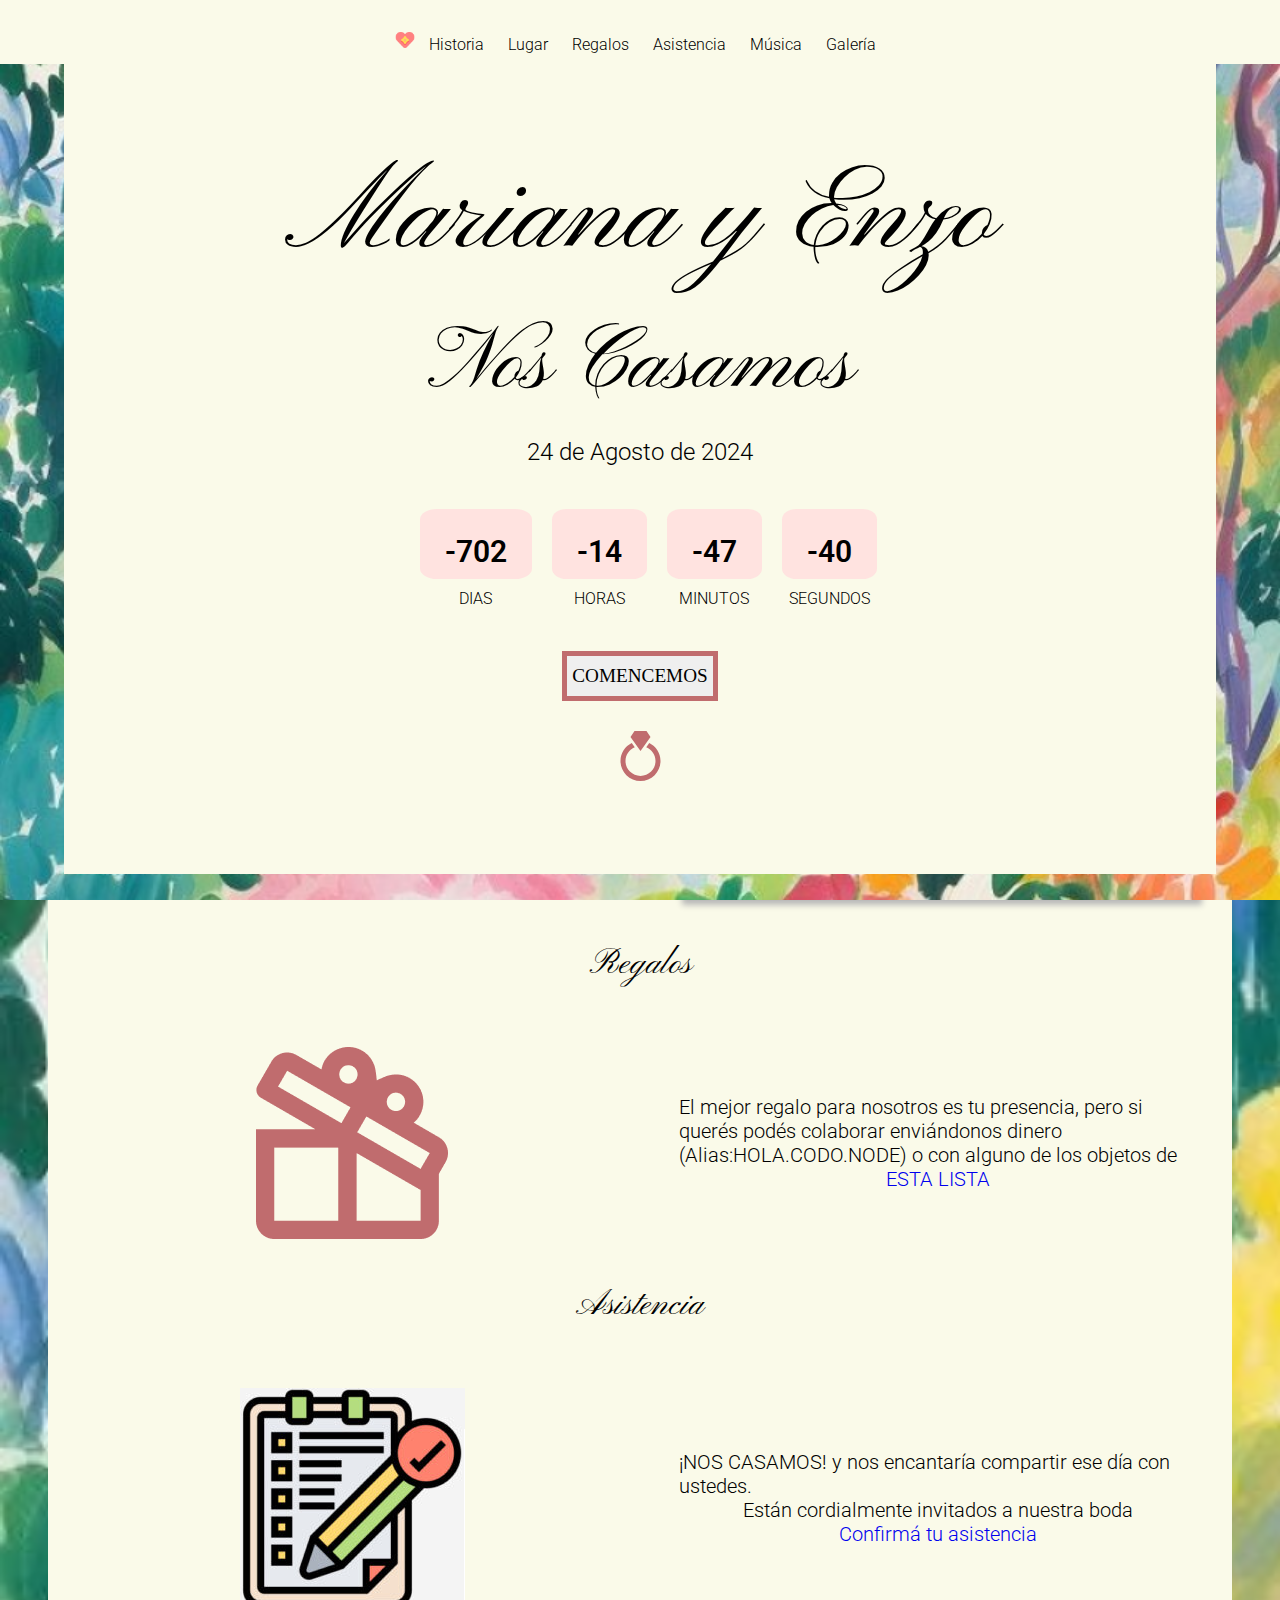
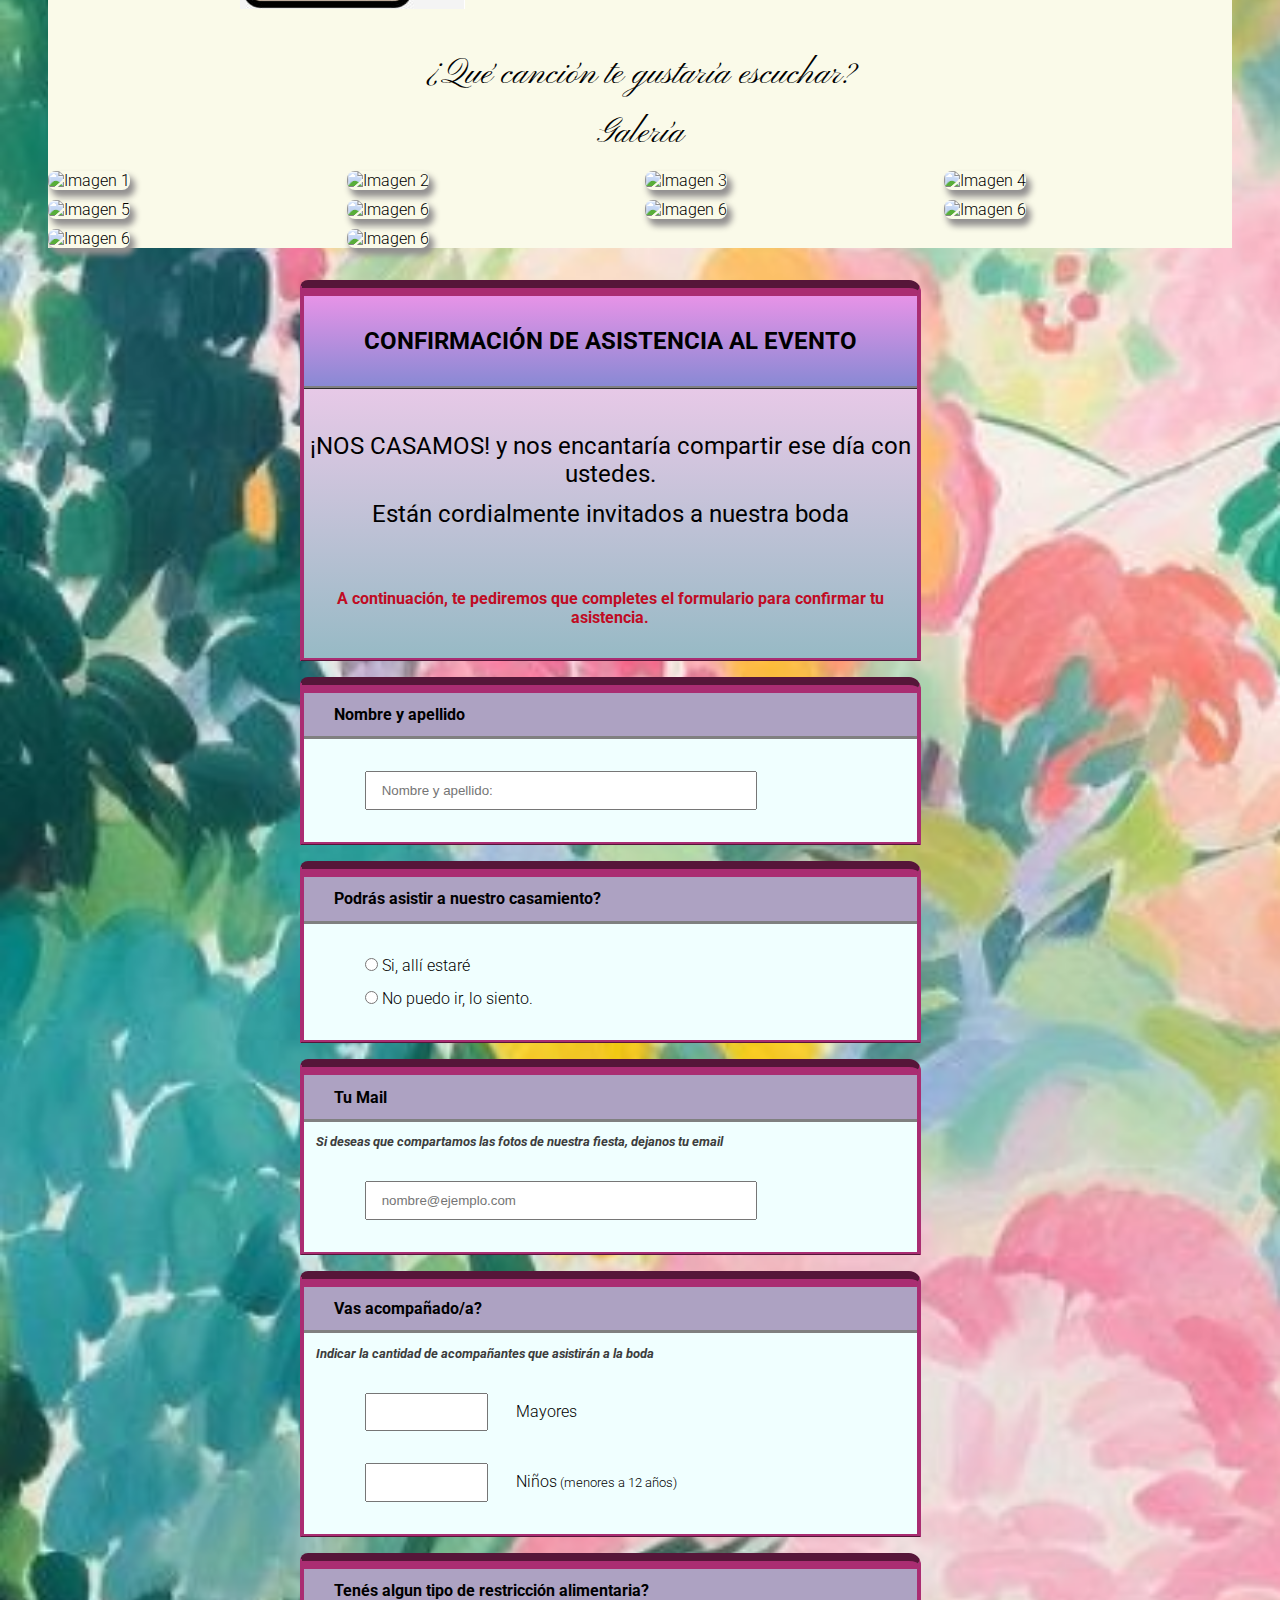
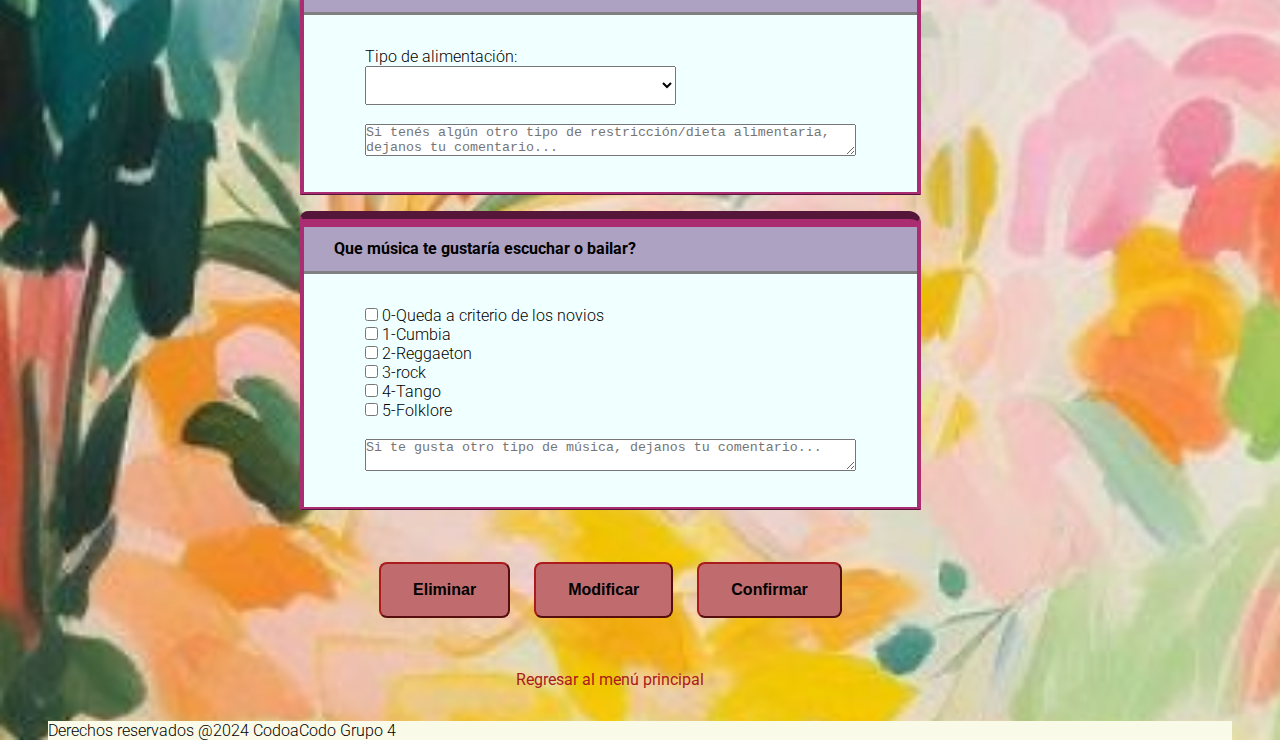
==== commit 6eff4882: "fixed navbar" ====
--- a/index.html
+++ b/index.html
@@ -42,17 +42,17 @@
     <header>
         <ul class="Navbar"> 
             <img src="./img/amor.png" alt="" class="logo">
-            <li><a href="">Historia</a></li>
-            <li><a href="">Lugar</a></li>
-            <li><a href="">Regalos</a></li>
+            <li><a href="#historia">Historia</a></li>
+            <li><a href="#lugar">Lugar</a></li>
+            <li><a href="#regalos">Regalos</a></li>
             <li><a href=#asistencia>Asistencia</a></li>
-            <li><a href="">Música</a></li>
-            <li><a href="">Galería</a></li>
+            <li><a href="#musica">Música</a></li>
+            <li><a href="#galeria">Galería</a></li>
         </ul>
     </header>
 
     <main>
-        <section>
+        <section id="historia">
             <h1>Nuestra Historia</h1>
             <div>
 
@@ -60,7 +60,7 @@
 
         </section>
 
-        <section>
+        <section id="lugar">
             <h1>Lugar</h1>
                 <div class="contenido contenido-lugar">
                     <div>
@@ -94,7 +94,7 @@
                 </div>            
         </section>
 
-        <section>
+        <section id="regalos">
             <h1>Regalos</h1>
             <div class="contenido contenido-regalos">
                 <div>
@@ -107,7 +107,7 @@
             </div>
         </section>
 
-        <section>
+        <section id="asistencia">
             <h1>Asistencia</h1>
             <div class="contenido">
                 <div>
@@ -122,11 +122,11 @@
             </div>
         </section>
 
-        <section>
+        <section id="musica">
             <h1>¿Qué canción te gustaría escuchar?</h1>
         </section>
 
-        <section>
+        <section id="galeria">
             <h1>Galería</h1>
             <div class="grid-container">
                 <div class="grid-item"><img src="https://www.stevegroganphotography.com/wp-content/uploads/2018/07/Victoria-Warehouse-Wedding-Photography.jpg" alt="Imagen 1"></div>
--- a/css/style.css
+++ b/css/style.css
@@ -115,9 +115,18 @@
 .Navbar {
     list-style-type: none;
     text-align: center;
-    margin-top: 1rem;
-    margin-bottom: 1rem;
-}
+    margin: 0;
+    padding: 10px 0;
+    background-color: #FAFAE9;
+    position: fixed;
+    top: 0;
+    left: 0;
+    right: 0;
+    z-index: 1000;
+}
+    
+    
+
 
 .Navbar li {
     display: inline;
@@ -133,6 +142,10 @@
     color: var(--tercer-color);
     text-decoration: underline;
 }
+main {
+    padding-top: 60px; 
+    margin-top: 20px; 
+    scroll-behavior: smooth;}
 h1{
     margin-bottom: 1rem;
     font-family: "Pinyon Script", cursive;
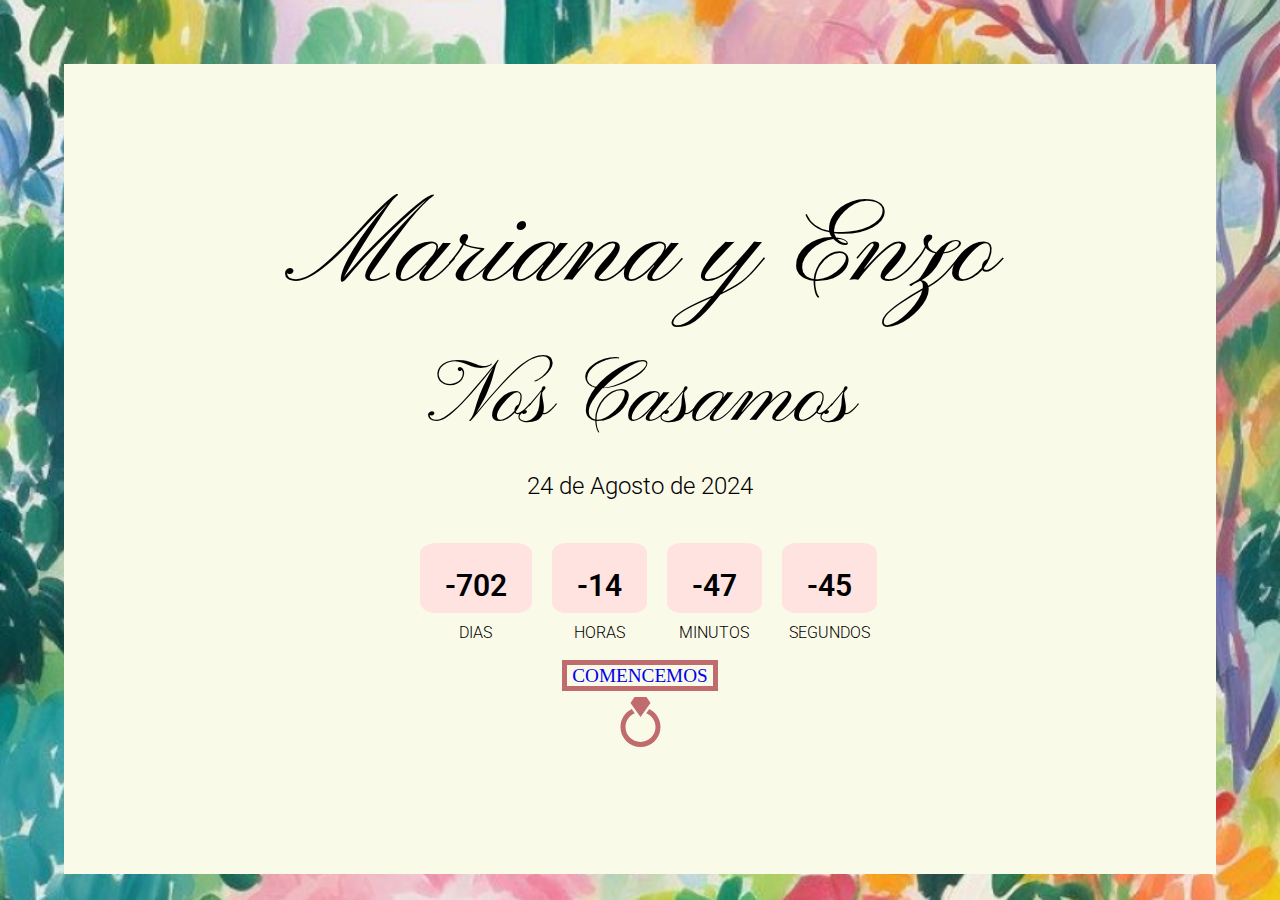
==== commit d2dead94: "Creacion de pagina de incio y pagina de componentes" ====
--- a/index.html
+++ b/index.html
@@ -5,7 +5,7 @@
     <meta name="viewport" content="width=device-width, initial-scale=1.0">
     <link rel="stylesheet" href="./css/style.css">
     <link href='https://unpkg.com/boxicons@2.1.4/css/boxicons.min.css' rel='stylesheet'>
-    <title>Invitacion</title>
+    <title>Bienveidos</title>
 </head>
 <body>
     <section class="inicio" id="inicio">
@@ -32,237 +32,13 @@
                     <span>SEGUNDOS</span>
                 </div>
             </div>
-            <button class="btnEntrar" id="btnEntrar">COMENCEMOS</button>
+            <a id="btnEntrar" href="./content.html">COMENCEMOS</a>
             <div>
                 <img class="anillo" src="./img/VectorRing.svg" alt="anillo">
             </div>
             
         </div>
     </section>
-    <header>
-        <ul class="Navbar"> 
-            <img src="./img/amor.png" alt="" class="logo">
-            <li><a href="#historia">Historia</a></li>
-            <li><a href="#lugar">Lugar</a></li>
-            <li><a href="#regalos">Regalos</a></li>
-            <li><a href=#asistencia>Asistencia</a></li>
-            <li><a href="#musica">Música</a></li>
-            <li><a href="#galeria">Galería</a></li>
-        </ul>
-    </header>
-
-    <main>
-        <section id="historia">
-            <h1>Nuestra Historia</h1>
-            <div>
-
-            </div>
-
-        </section>
-
-        <section id="lugar">
-            <h1>Lugar</h1>
-                <div class="contenido contenido-lugar">
-                    <div>
-                        <img src="img/image0 1.png" alt="foto del lugar de la fiesta">
-                    </div>
-    
-                    <div>
-                        <div>
-                            <i class='bx bx-church bx-lg'></i>
-                            <p></i><b>Dirección:</b> Caceros 5000</p>
-                            <p><b>Horario:</b> 17:00hs</p>
-                        </div>
-                        <div>
-                            <i class='bx bx-party bx-lg' ></i>
-                            <p><b>Dirección:</b> Av. San Martín 5555</p>
-                            <p><b>Horario:</b> 19:00</p>
-                        </div>
-                        
-                    </div>
-    
-                    <div>
-                        <i class='bx bx-map bx-lg' ></i>
-                        <p><b>Cómo llegar</b></p>
-                    </div>
-                    <div>
-                        <iframe class="mapa" src="https://www.google.com/maps/embed?pb=!1m18!1m12!1m3!1d107134.25572207307!2d-68.90756489731325!3d-32.952448504944165!2m3!1f0!2f0!3f0!3m2!1i1024!2i768!4f13.1!3m3!1m2!1s0x967e72b85971342b%3A0xbbbd1aeba7b67a88!2sLuna%20India!5e0!3m2!1ses-419!2sar!4v1712935383788!5m2!1ses-419!2sar" allowfullscreen="" loading="lazy" referrerpolicy="no-referrer-when-downgrade"></iframe>
-
-                    </div>
-                    
-
-                </div>            
-        </section>
-
-        <section id="regalos">
-            <h1>Regalos</h1>
-            <div class="contenido contenido-regalos">
-                <div>
-                    <img src="img/Vector.png" alt="regalo">
-                </div>
-                <div>
-                    <p>El mejor regalo para nosotros es tu presencia, pero si querés podés colaborar enviándonos dinero (Alias:HOLA.CODO.NODE) o con alguno de los objetos de</p><a href="#">ESTA LISTA</a>
-                </div>
-
-            </div>
-        </section>
-
-        <section id="asistencia">
-            <h1>Asistencia</h1>
-            <div class="contenido">
-                <div>
-                    <img src="img/formulario.png" alt="formulario">
-                </div>
-                <div>
-                    <p>¡NOS CASAMOS! y nos encantaría compartir ese día con ustedes.</p>
-                    <p>Están cordialmente invitados a nuestra boda</p>
-                    <a href=#asistencia>Confirmá tu asistencia</a>
-
-                </div>
-            </div>
-        </section>
-
-        <section id="musica">
-            <h1>¿Qué canción te gustaría escuchar?</h1>
-        </section>
-
-        <section id="galeria">
-            <h1>Galería</h1>
-            <div class="grid-container">
-                <div class="grid-item"><img src="https://www.stevegroganphotography.com/wp-content/uploads/2018/07/Victoria-Warehouse-Wedding-Photography.jpg" alt="Imagen 1"></div>
-                <div class="grid-item"><img src="https://www.stevegroganphotography.com/wp-content/uploads/2017/12/Steve-Grogan-Photography-Best-of-2017-44.jpg" alt="Imagen 2"></div>
-                <div class="grid-item"><img src="https://www.stevegroganphotography.com/wp-content/uploads/2017/12/Steve-Grogan-Photography-Best-of-2017-37.jpg" alt="Imagen 3"></div>
-                <div class="grid-item"><img src="https://www.stevegroganphotography.com/wp-content/uploads/2016/08/Manchester-Wedding-Photography.jpg" alt="Imagen 4"></div>
-                <div class="grid-item"><img src="https://www.stevegroganphotography.com/wp-content/uploads/2018/11/Tuscany-Wedding-Photography-2.jpg" alt="Imagen 5"></div>
-                <div class="grid-item"><img src="https://www.stevegroganphotography.com/wp-content/uploads/2017/07/Hambledon-House-Wedding-Surrey-57.jpg" alt="Imagen 6"></div>
-                <div class="grid-item"><img src="https://2.bp.blogspot.com/-Ug8MMV6ngV4/WSw6AD6drtI/AAAAAAAAF8Y/94SHNVflaLgPzCA8qabYHuav3I7PJ_mtQCLcB/s1600/454-groom-crying-at-wedding-ceremony.jpg" alt="Imagen 6"></div>
-                <div class="grid-item"><img src="https://images.squarespace-cdn.com/content/53ca0941e4b09aa5f73e3191/1474498488692-FTZ9H5P2GS5VMQ19W9LI/Flashmob+Dorset+Wedding+Photographer.jpg?format=1500w&content-type=image%2Fjpeg" alt="Imagen 6"></div>
-                <div class="grid-item"><img src="https://madanirings.com/images/user/c85ae1612196831b4b1f5225ca091222.jpg" alt="Imagen 6"></div>
-                <div class="grid-item"><img src="https://imgv3.fotor.com/images/homepage-feature-card/upload-image_2023-04-11-023334_kxuh.jpg" alt="Imagen 6"></div>
-            </div> 
-        </section>
-
-    </main>
-
-    <form action="" id="">
-        <a name="asistencia"></a>
-        <div class="cuadro textocentrado ">
-            <h2>CONFIRMACIÓN DE ASISTENCIA AL EVENTO</h2>
-            <div class="noscasamos">
-                <p>¡NOS CASAMOS! y nos encantaría compartir ese día con ustedes. </p>
-                <p>Están cordialmente invitados a nuestra boda</p>
-                <h6>A continuación, te pediremos que completes el formulario para confirmar tu asistencia.</h6>
-            </div>
-        </div>
-
-        <div class="cuadro">
-            <h4>Nombre y apellido</h4>
-            <div class="nombreyapellido">
-                <input type="text" class="nombre" placeholder="Nombre y apellido:" value="" name="nombre" id="nombre" aria-label="First name">
-            </div>
-        </div>
-       
-        <div class="cuadro">
-            <h4>Podrás asistir a nuestro casamiento?</h4>
-            <div class="asistencia">
-                <div class="form-asistencia">
-                    <input type="radio" id="" name="input-radio" value="asiste">
-                    <label for="">Si, allí estaré</label>
-                </div>
-                <div class="form-asistencia">
-                    <input type="radio" id="" name="input-radio" value="no asiste">
-                    <label for="">No puedo ir, lo siento.</label>
-                </div>
-            </div>
-        </div>
-
-        <div class="cuadro">
-            <h4>Tu Mail</h4>
-            <h5>Si deseas que compartamos las fotos de nuestra fiesta, dejanos tu email </h5>
-            <div class="mail">
-                <input type="email" class="form-mail" placeholder="nombre@ejemplo.com" value="" name="mail" id="mail" aria-describedby="emailHelp">
-            </div>
-        </div>
-
-        <div class="cuadro">
-            <h4>Vas acompañado/a?</h4>
-            <h5>Indicar la cantidad de acompañantes que asistirán a la boda</h5>   
-            <div class="invitados">  
-                <input type="number" class="form-invitados" placeholder="" value="" name="cantidadmayores" id="cantidadmayores" aria-label="cant"> 
-                <label>Mayores</label>       
-            </div>
-            <div class="invitados">
-                <input type="number" class="form-invitados" placeholder="" value="" name="cantidadmenores" id="cantidadmenores" aria-label="cant">
-                <label>Niños</label><span class="texto-small"> (menores a 12 años)</span>
-            </div>
-        </div>
-        
-        <div class="cuadro">
-            <h4>Tenés algun tipo de restricción alimentaria?</h4>  
-            <div class="alimentos">
-                <label for="" class="">Tipo de alimentación: </label>
-                <select class="form-alimentos" name="alimentos" id="alimentos" aria-label="Default select example">
-                    <option selected>-Seleccione-</option>
-                    <option value="0">0-No tengo restricción alimentaria</option>
-                    <option value="1">1-Vegana</option>
-                    <option value="2">2-Vegetariana</option>
-                    <option value="3">3-Sin lácteos</option>
-                    <option value="4">2-Sin gluten ni trigo</option> 
-                </select>
-                <br><br>
-                <label for="" class=""></label>
-                <textarea class="observ-alimentos" id="" placeholder="Si tenés algún otro tipo de restricción/dieta alimentaria, dejanos tu comentario..."></textarea>      
-            </div> 
-        </div>
-        
-        <div class="cuadro">
-            <h4>Que música te gustaría escuchar o bailar?</h4>
-            <div class="musica">
-                <input type="checkbox" value="" name="" id="">
-                <label for="">0-Queda a criterio de los novios</label>
-                <br>
-                <input type="checkbox" value="" name="" id="">
-                <label for="">1-Cumbia</label> 
-                <br>
-                <input type="checkbox" value="" name="" id="">
-                <label for="">2-Reggaeton</label>
-                <br>
-                <input type="checkbox" value="" name="" id="">
-                <label  for="">3-rock</label>
-                <br>
-                <input type="checkbox" value="" name="" id="">
-                <label  for="">4-Tango</label>
-                <br>
-                <input type="checkbox" value="" name="" id="">
-                <label for="">5-Folklore</label>  
-                <br><br>
-                
-                <textarea class="observ-musica" id="" placeholder="Si te gusta otro tipo de música, dejanos tu comentario..."></textarea>
-            </div>  
-        </div>
-
-        <div class="cuadrobtn">
-            <div>
-                <button type="button" class="formbtn" id="btnBorrar">Eliminar</button>
-            </div>
-            <div>
-                <button type="button" class="formbtn" id="btnModificar">Modificar</button>
-            </div>
-            <div>
-                <button type="button" class="formbtn" id="btnResumen">Confirmar</button>
-            </div>
-        </div>
-
-        <a href=#inicio class="menuprincipal textocentrado">Regresar al menú principal</a>
-    </form>
-
-    <footer>
-        
-        <p>Derechos reservados @2024 CodoaCodo Grupo 4</p>
-
-    </footer>
-
-
     <script src="./js/index.js"></script>
 </body>
 </html>--- a/css/style.css
+++ b/css/style.css
@@ -19,7 +19,6 @@
     background-size: cover;
     margin-right: 3rem;
     margin-left: 3rem;
-    
 }
 /* Pagina de incio con boton para entrar al resto de la pagina */
 .inicio{
@@ -53,7 +52,7 @@
     margin: 10px;
 }
 
-.btnEntrar{
+#btnEntrar{
     margin: 20px;
     width: fit-content;
     height: 50px;
@@ -78,6 +77,7 @@
     width: 40%;
     margin: 0 auto;
     padding: 2% 0;
+    text-align: center;
 }
 
 .numContador{
@@ -118,15 +118,12 @@
     margin: 0;
     padding: 10px 0;
     background-color: #FAFAE9;
-    position: fixed;
+    position: fixed; 
     top: 0;
     left: 0;
     right: 0;
     z-index: 1000;
 }
-    
-    
-
 
 .Navbar li {
     display: inline;
@@ -142,10 +139,13 @@
     color: var(--tercer-color);
     text-decoration: underline;
 }
+
 main {
     padding-top: 60px; 
     margin-top: 20px; 
-    scroll-behavior: smooth;}
+    scroll-behavior: smooth;
+}
+
 h1{
     margin-bottom: 1rem;
     font-family: "Pinyon Script", cursive;
@@ -160,6 +160,7 @@
 i{
     color: var(--tercer-color) ;
 }
+
 /* general contenido lugar y regalos */
 .contenido {
     display: grid;
